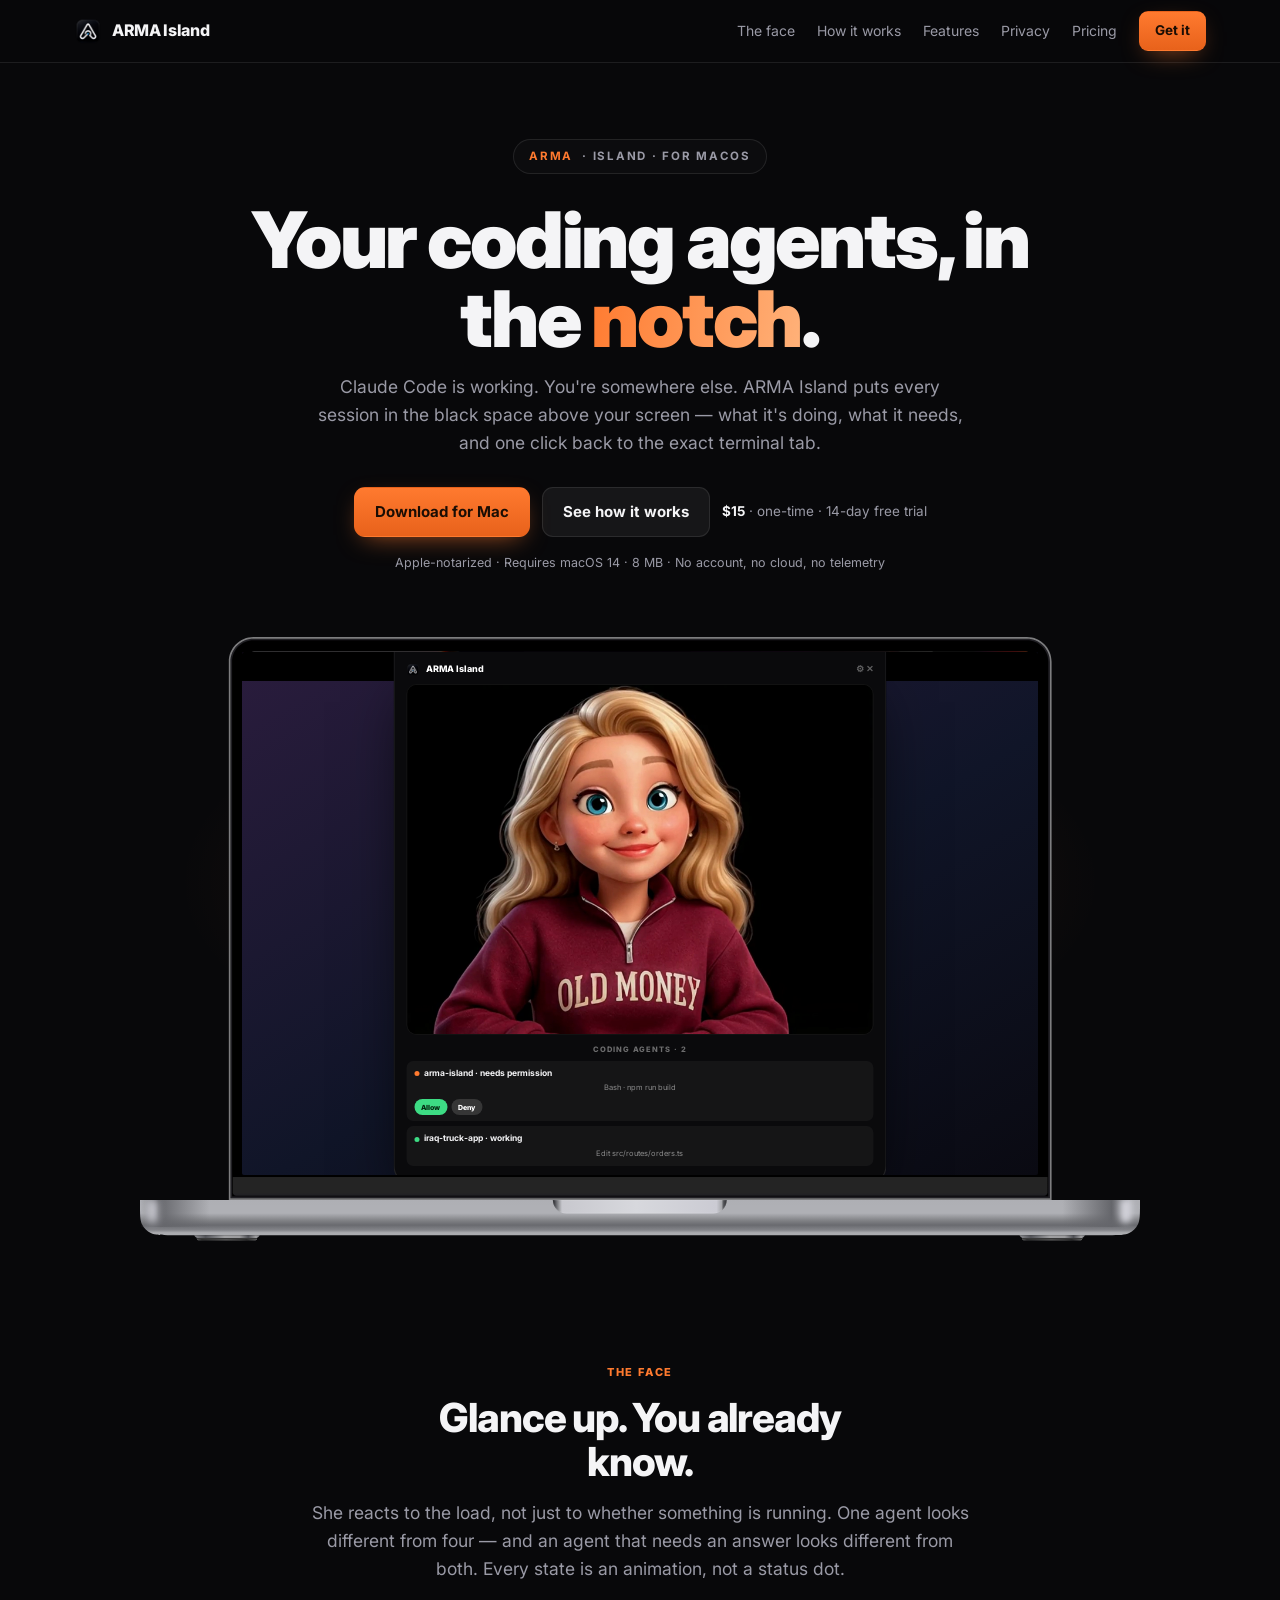
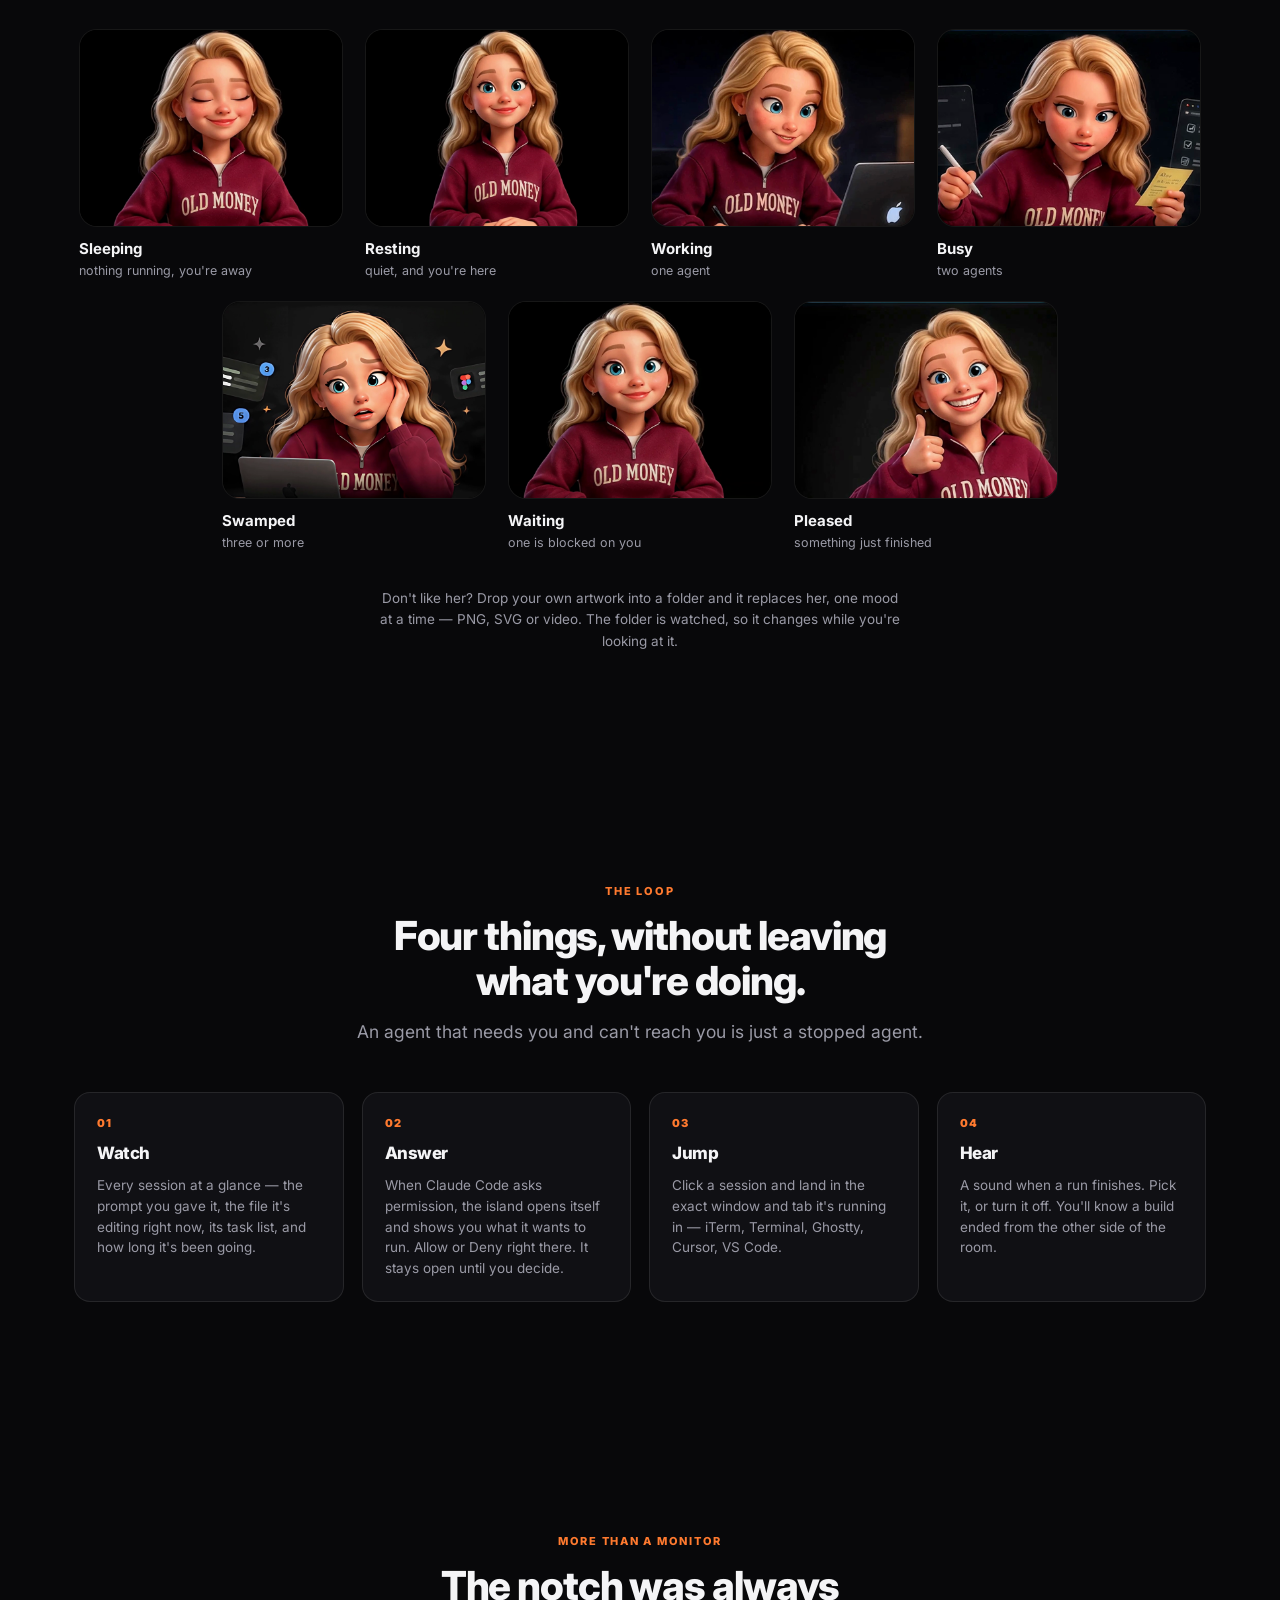
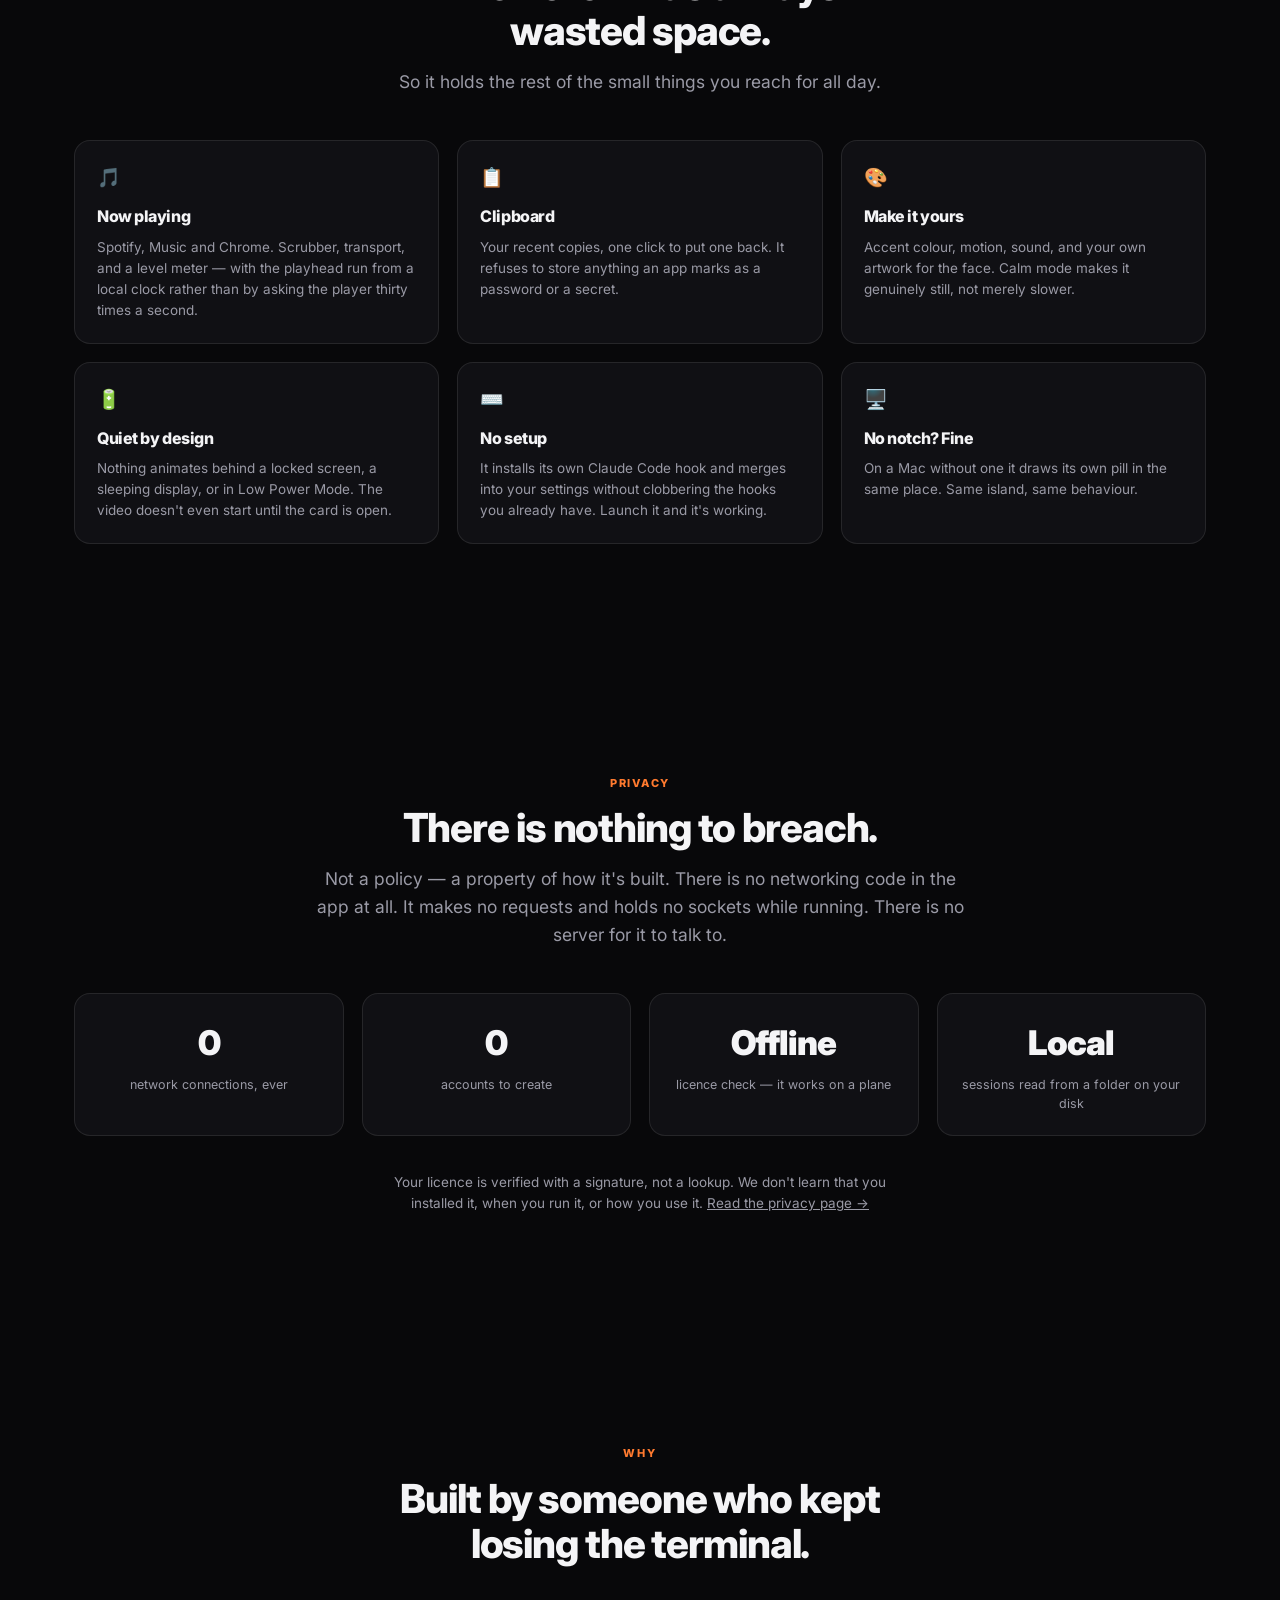
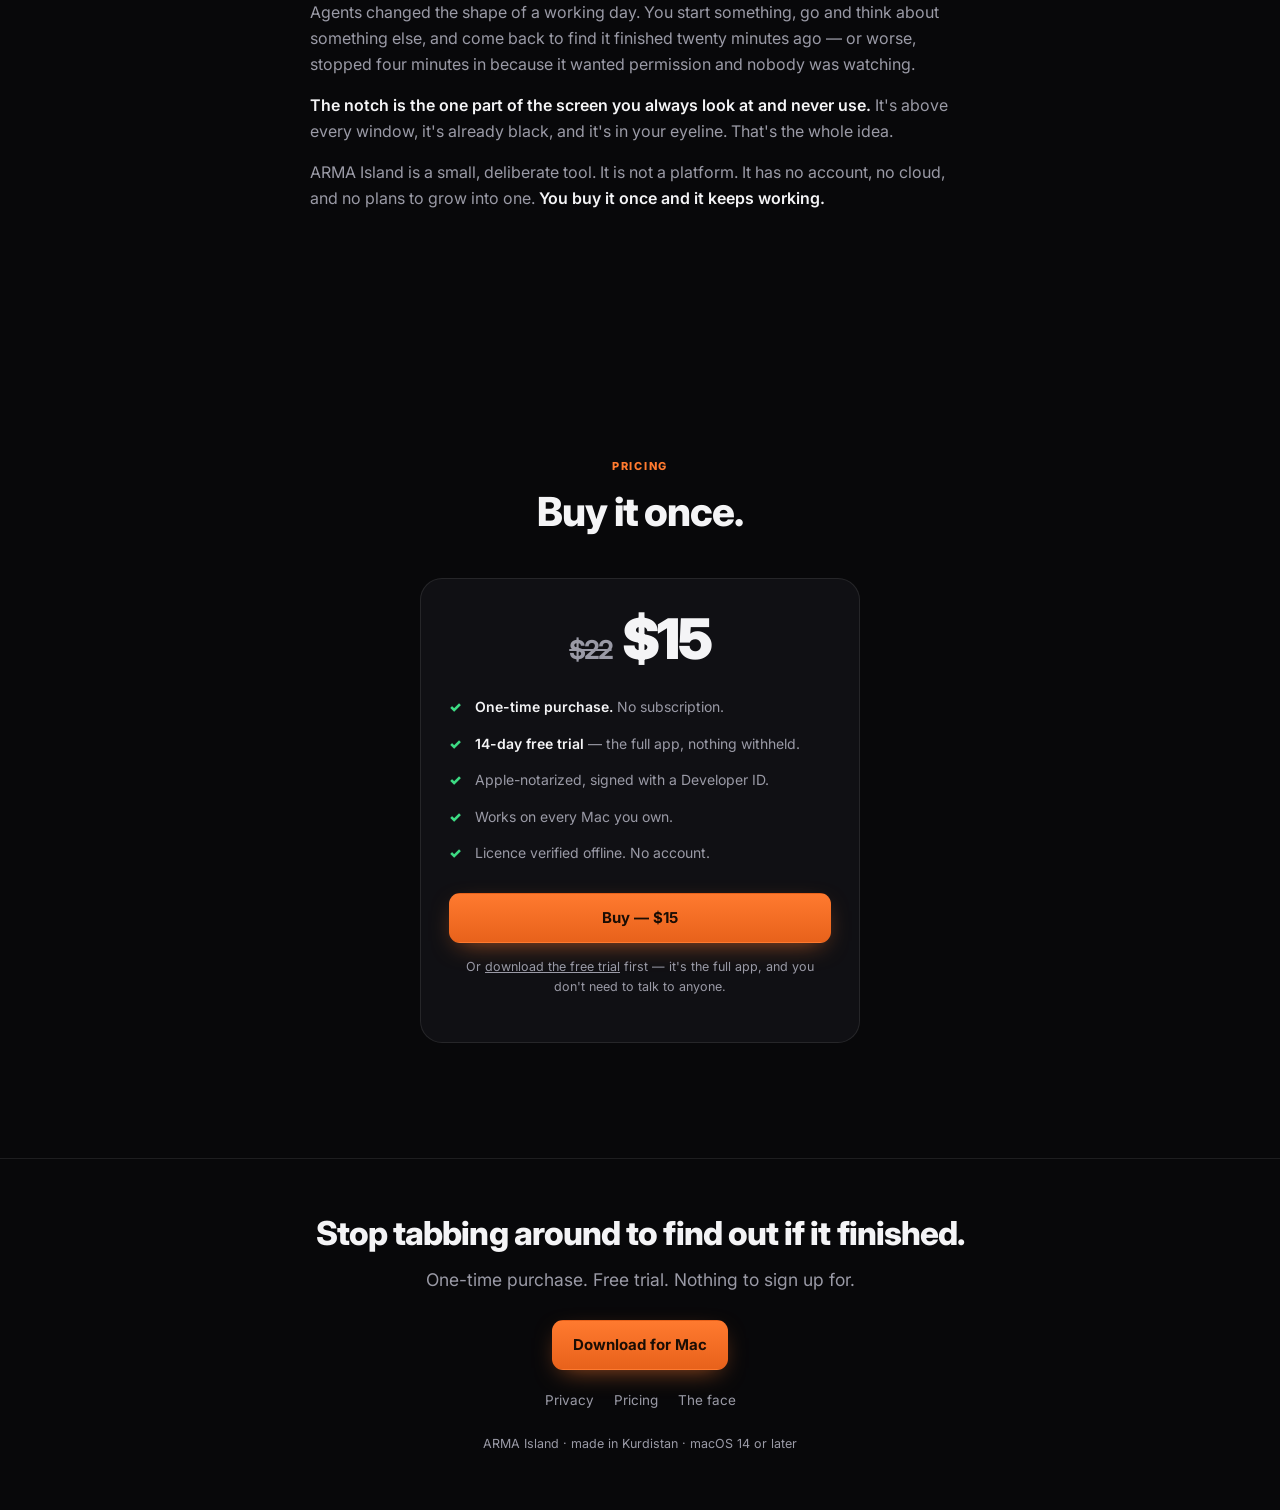
==== index.html @ 8439d488 "ARMA Island landing page Her seven states, large. The download is the notarized and stapled build, v" ====
<!doctype html>
<html lang="en">
<head>
<meta charset="utf-8">
<meta name="viewport" content="width=device-width,initial-scale=1">
<title>ARMA Island — your coding agents, in the notch</title>
<meta name="description" content="Claude Code is working. You're somewhere else. ARMA Island puts every session in the black space above your screen — what it's doing, what it needs, and one click back to the exact terminal tab. $15 once. No account, no cloud.">
<link rel="icon" href="assets/logo.png">
<meta property="og:title" content="ARMA Island — your coding agents, in the notch">
<meta property="og:description" content="Every Claude Code session in your notch. Answer permissions without leaving what you're doing. $15 once, no account.">
<meta property="og:image" content="assets/icon.png">
<link rel="preconnect" href="https://fonts.googleapis.com">
<link rel="preconnect" href="https://fonts.gstatic.com" crossorigin>
<link href="https://fonts.googleapis.com/css2?family=Inter:wght@400;500;600;700;800;900&display=swap" rel="stylesheet">
<style>
:root{
  --bg:#08080a; --panel:#101014; --fg:#f4f4f6; --dim:#9a9aa6;
  --line:rgba(255,255,255,.09); --accent:#ff7a2f; --accent2:#ffb27a;
  --blue:#5b9dff; --green:#3ddc84;
  --maxw:1180px;
}
*{box-sizing:border-box}
html{scroll-behavior:smooth}
body{
  margin:0; background:var(--bg); color:var(--fg);
  font:400 16px/1.6 Inter,-apple-system,BlinkMacSystemFont,"Segoe UI",sans-serif;
  -webkit-font-smoothing:antialiased; overflow-x:hidden;
}
a{color:inherit}
img{max-width:100%}
.wrap{max-width:var(--maxw); margin:0 auto; padding:0 24px}
.center{text-align:center}
h1,h2,h3{letter-spacing:-.028em; margin:0; font-weight:800}
h2{font-size:clamp(26px,3.6vw,40px); max-width:19ch; margin-inline:auto; line-height:1.12}
.sub{color:var(--dim); font-size:clamp(15px,1.5vw,17.5px); max-width:60ch; margin:14px auto 0}
.sec-eyebrow{
  font-size:11px; font-weight:800; letter-spacing:.16em; text-transform:uppercase;
  color:var(--accent); margin-bottom:14px;
}
section{padding:clamp(64px,9vw,116px) 0; position:relative}

/* nav */
nav{
  position:sticky; top:0; z-index:50; backdrop-filter:blur(14px);
  background:rgba(8,8,10,.82); border-bottom:1px solid var(--line);
}
.navin{max-width:var(--maxw); margin:0 auto; padding:11px 24px; display:flex; align-items:center; gap:22px}
.brand{display:flex; align-items:center; gap:10px; font-weight:800; letter-spacing:-.02em; text-decoration:none}
.brand img{width:28px; height:28px; border-radius:7px; display:block}
.navlinks{display:flex; gap:22px; margin-left:auto; font-size:14px; color:var(--dim)}
.navlinks a{text-decoration:none}
.navlinks a:hover{color:var(--fg)}
.btn{
  display:inline-flex; align-items:center; justify-content:center; gap:8px;
  border-radius:11px; font-weight:700; text-decoration:none; white-space:nowrap;
  padding:12px 20px; font-size:15px; border:1px solid transparent; cursor:pointer;
  transition:transform .12s ease, filter .12s ease;
}
.btn:active{transform:translateY(1px)}
.btn-primary{background:linear-gradient(180deg,var(--accent),#e8621b); color:#1a0d04;
  box-shadow:0 8px 26px -10px rgba(255,122,47,.7)}
.btn-primary:hover{filter:brightness(1.07)}
.btn-ghost{background:rgba(255,255,255,.06); border-color:var(--line); color:var(--fg)}
.btn-sm{padding:8px 15px; font-size:13.5px; border-radius:9px}

/* hero */
.hero{padding-top:clamp(44px,6vw,84px); padding-bottom:0}
.eyebrow{
  display:inline-flex; gap:9px; align-items:center; font-size:11.5px; font-weight:700;
  letter-spacing:.15em; text-transform:uppercase; color:var(--dim);
  border:1px solid var(--line); border-radius:999px; padding:7px 15px; background:rgba(255,255,255,.02);
}
.eyebrow b{color:var(--accent)}
.hero h1{font-size:clamp(38px,6.6vw,78px); line-height:1.02; margin:26px auto 0; max-width:15ch; font-weight:900}
.grad{background:linear-gradient(100deg,var(--accent),var(--accent2)); -webkit-background-clip:text; background-clip:text; color:transparent}
.cta{display:flex; gap:12px; align-items:center; justify-content:center; flex-wrap:wrap; margin-top:30px}
.price-note{color:var(--dim); font-size:13.5px}
.price-note b{color:var(--fg)}
.trust{margin-top:16px; font-size:12.5px; color:var(--dim)}

/* the mac */
.macwrap{position:relative; max-width:1000px; margin:clamp(38px,5vw,64px) auto 0}
.macwrap::before{
  content:""; position:absolute; inset:-8% -14% 12%; z-index:0; pointer-events:none;
  background:radial-gradient(closest-side, rgba(255,122,47,.15), transparent 72%);
}
.mac{position:relative; z-index:1}
/* Screen surface of assets/macbook-pro-14.svg: x 124.5–1091.5, y 18–646 of a
   1216×735 viewBox. Percentages derived from that, so the overlay sits exactly
   inside the glass rather than being eyeballed. */
.screen{position:absolute; left:10.238%; top:2.449%; width:79.523%; height:85.442%; overflow:hidden; border-radius:2px}
.desktop{position:absolute; inset:0; background:linear-gradient(150deg,#2a1c3d,#101528 55%,#0a0a12)}
.notchbar{position:absolute; top:0; left:0; right:0; height:5.6%; background:#000}
.card{
  position:absolute; top:0; left:50%; transform:translateX(-50%);
  width:62%; background:#0a0a0c; border:1px solid rgba(255,255,255,.1);
  border-top:none; border-radius:0 0 18px 18px; padding:10px 12px 12px;
  box-shadow:0 30px 60px -20px rgba(0,0,0,.9);
}
.cardtop{display:flex; align-items:center; gap:7px; font-size:9px; font-weight:800; color:#fff}
.cardtop img{width:13px; height:13px; border-radius:3px}
.cardtop .sp{margin-left:auto; display:flex; gap:5px; color:rgba(255,255,255,.35)}
.hero-face{
  width:100%; aspect-ratio:4/3; object-fit:cover; border-radius:10px; margin-top:8px;
  border:1px solid rgba(255,255,255,.07); background:#000; display:block;
}
.rowlabel{font-size:7.5px; font-weight:800; letter-spacing:.13em; color:rgba(255,255,255,.4); margin:9px 0 5px}
.arow{background:rgba(255,255,255,.045); border-radius:7px; padding:6px 8px; margin-bottom:5px}
.arow .t{display:flex; align-items:center; gap:5px; font-size:8.5px; font-weight:700}
.dot{width:5px; height:5px; border-radius:50%; background:var(--green); flex:none}
.dot.wait{background:var(--accent)}
.arow .d{font-size:7.5px; color:rgba(255,255,255,.5); margin-top:2px}
.answer{display:flex; gap:4px; margin-top:5px}
.chip{font-size:7px; font-weight:800; padding:2.5px 7px; border-radius:99px}
.chip.y{background:var(--green); color:#04240f}
.chip.n{background:rgba(255,255,255,.14); color:#fff}

/* the face grid — big on purpose */
.moods{display:flex; flex-wrap:wrap; justify-content:center; gap:22px; margin:46px auto 0; max-width:1180px}
.mood{margin:0; width:264px; max-width:calc(50% - 11px)}
.mood img{
  width:100%; aspect-ratio:4/3; object-fit:cover; border-radius:18px; display:block;
  border:1px solid var(--line); background:#000;
}
.mood figcaption{margin-top:12px; display:flex; flex-direction:column; gap:3px; line-height:1.35; text-align:left}
.mood b{font-size:15px}
.mood span{font-size:12.5px; color:var(--dim)}
.mood-note{margin:36px auto 0; max-width:58ch; font-size:13.5px; color:var(--dim)}

/* the loop */
.verbs{display:grid; grid-template-columns:repeat(4,1fr); gap:18px; margin-top:46px; text-align:left}
.verb{background:var(--panel); border:1px solid var(--line); border-radius:16px; padding:22px}
.verb .n{font-size:11px; font-weight:900; color:var(--accent); letter-spacing:.1em}
.verb h3{font-size:17px; margin:8px 0 7px}
.verb p{margin:0; font-size:13.5px; color:var(--dim); line-height:1.55}

/* features */
.feats{display:grid; grid-template-columns:repeat(3,1fr); gap:18px; margin-top:44px; text-align:left}
.feat{background:var(--panel); border:1px solid var(--line); border-radius:16px; padding:22px}
.feat h3{font-size:16px; margin:0 0 7px}
.feat p{margin:0; font-size:13.5px; color:var(--dim); line-height:1.55}
.feat .ic{font-size:19px; margin-bottom:11px; display:block}

/* facts */
.facts{display:grid; grid-template-columns:repeat(4,1fr); gap:18px; margin-top:44px}
.fact{border:1px solid var(--line); border-radius:16px; padding:22px; background:var(--panel)}
.fact .big{font-size:clamp(24px,3vw,34px); font-weight:900; letter-spacing:-.03em}
.fact .cap{font-size:12.5px; color:var(--dim); margin-top:6px; line-height:1.45}

/* pricing */
.pricebox{
  max-width:440px; margin:44px auto 0; background:var(--panel); border:1px solid var(--line);
  border-radius:22px; padding:32px 28px; text-align:center;
}
.amt{font-size:56px; font-weight:900; letter-spacing:-.04em; line-height:1}
.amt s{font-size:26px; color:var(--dim); font-weight:700; margin-right:10px}
.plist{list-style:none; padding:0; margin:22px 0; text-align:left; font-size:14px}
.plist li{padding:7px 0 7px 26px; position:relative; color:var(--dim)}
.plist li::before{content:"✓"; position:absolute; left:0; color:var(--green); font-weight:900}
.plist li b{color:var(--fg); font-weight:600}
.finestamp{font-size:12.5px; color:var(--dim); margin-top:14px}

/* mission */
.mission{max-width:66ch; margin:0 auto; text-align:left}
.mission p{color:var(--dim); font-size:16px}
.mission p b{color:var(--fg); font-weight:600}

footer{border-top:1px solid var(--line); padding:56px 0 44px; text-align:center}
.fnav{display:flex; gap:20px; justify-content:center; font-size:13.5px; color:var(--dim); margin-top:20px}
.fnav a{text-decoration:none}
.copy{font-size:12.5px; color:var(--dim); margin-top:22px}

@media (max-width:980px){
  .verbs{grid-template-columns:repeat(2,1fr)}
  .feats{grid-template-columns:repeat(2,1fr)}
  .facts{grid-template-columns:repeat(2,1fr)}
  .navlinks{display:none}
}
@media (max-width:620px){
  .moods{gap:14px}
  .mood{width:100%; max-width:340px}
  .verbs,.feats{grid-template-columns:1fr}
  .card{width:82%}
}
@media (prefers-reduced-motion:reduce){html{scroll-behavior:auto}}
</style>
</head>
<body>

<nav>
  <div class="navin">
    <a class="brand" href="#top"><img src="assets/logo.png" alt="">ARMA Island</a>
    <div class="navlinks">
      <a href="#face">The face</a>
      <a href="#how">How it works</a>
      <a href="#features">Features</a>
      <a href="#quiet">Privacy</a>
      <a href="#pricing">Pricing</a>
    </div>
    <a class="btn btn-primary btn-sm" href="#pricing">Get it</a>
  </div>
</nav>

<header id="top" class="hero center">
  <div class="wrap">
    <span class="eyebrow"><b>ARMA</b> · ISLAND · FOR MACOS</span>
    <h1>Your coding agents, in the <span class="grad">notch</span>.</h1>
    <p class="sub">Claude Code is working. You're somewhere else. ARMA Island puts every session in
      the black space above your screen — what it's doing, what it needs, and one click back to the
      exact terminal tab.</p>
    <div class="cta">
      <a class="btn btn-primary" href="ARMA-Island.zip" download>Download for Mac</a>
      <a class="btn btn-ghost" href="#how">See how it works</a>
      <span class="price-note"><b>$15</b> · one-time · 14-day free trial</span>
    </div>
    <p class="trust">Apple-notarized · Requires macOS 14 · 8 MB · No account, no cloud, no telemetry</p>

    <div class="macwrap">
      <div class="mac">
        <img src="assets/macbook-pro-14.svg" alt="ARMA Island running in the notch of a MacBook Pro">
        <div class="screen">
          <div class="desktop"></div>
          <div class="notchbar"></div>
          <div class="card">
            <div class="cardtop">
              <img src="assets/logo.png" alt="">ARMA Island
              <span class="sp">⚙ ✕</span>
            </div>
            <img class="hero-face" src="assets/face/waiting.png" alt="The island's face, waiting for your answer">
            <div class="rowlabel">CODING AGENTS · 2</div>
            <div class="arow">
              <div class="t"><span class="dot wait"></span>arma-island · needs permission</div>
              <div class="d">Bash · npm run build</div>
              <div class="answer"><span class="chip y">Allow</span><span class="chip n">Deny</span></div>
            </div>
            <div class="arow">
              <div class="t"><span class="dot"></span>iraq-truck-app · working</div>
              <div class="d">Edit src/routes/orders.ts</div>
            </div>
          </div>
        </div>
      </div>
    </div>
  </div>
</header>

<section id="face">
  <div class="wrap center">
    <div class="sec-eyebrow">The face</div>
    <h2>Glance up. You already know.</h2>
    <p class="sub">She reacts to the load, not just to whether something is running. One agent looks
      different from four — and an agent that needs an answer looks different from both. Every state
      is an animation, not a status dot.</p>
    <div class="moods">
      <figure class="mood">
        <img src="assets/face/sleeping.png" alt="Asleep — nothing is running" loading="lazy" width="264" height="198">
        <figcaption><b>Sleeping</b><span>nothing running, you're away</span></figcaption>
      </figure>
      <figure class="mood">
        <img src="assets/face/resting.png" alt="Resting — quiet, you're at the machine" loading="lazy" width="264" height="198">
        <figcaption><b>Resting</b><span>quiet, and you're here</span></figcaption>
      </figure>
      <figure class="mood">
        <img src="assets/face/working.png" alt="Working — one agent running" loading="lazy" width="264" height="198">
        <figcaption><b>Working</b><span>one agent</span></figcaption>
      </figure>
      <figure class="mood">
        <img src="assets/face/busy.png" alt="Busy — two agents running" loading="lazy" width="264" height="198">
        <figcaption><b>Busy</b><span>two agents</span></figcaption>
      </figure>
      <figure class="mood">
        <img src="assets/face/swamped.png" alt="Swamped — three or more agents running" loading="lazy" width="264" height="198">
        <figcaption><b>Swamped</b><span>three or more</span></figcaption>
      </figure>
      <figure class="mood">
        <img src="assets/face/waiting.png" alt="Waiting — an agent is blocked on you" loading="lazy" width="264" height="198">
        <figcaption><b>Waiting</b><span>one is blocked on you</span></figcaption>
      </figure>
      <figure class="mood">
        <img src="assets/face/pleased.png" alt="Pleased — something just finished" loading="lazy" width="264" height="198">
        <figcaption><b>Pleased</b><span>something just finished</span></figcaption>
      </figure>
    </div>
    <p class="mood-note">Don't like her? Drop your own artwork into a folder and it replaces her, one
      mood at a time — PNG, SVG or video. The folder is watched, so it changes while you're looking at it.</p>
  </div>
</section>

<section id="how">
  <div class="wrap center">
    <div class="sec-eyebrow">The loop</div>
    <h2>Four things, without leaving what you're doing.</h2>
    <p class="sub">An agent that needs you and can't reach you is just a stopped agent.</p>
    <div class="verbs">
      <div class="verb">
        <div class="n">01</div><h3>Watch</h3>
        <p>Every session at a glance — the prompt you gave it, the file it's editing right now, its
          task list, and how long it's been going.</p>
      </div>
      <div class="verb">
        <div class="n">02</div><h3>Answer</h3>
        <p>When Claude Code asks permission, the island opens itself and shows you what it wants to
          run. Allow or Deny right there. It stays open until you decide.</p>
      </div>
      <div class="verb">
        <div class="n">03</div><h3>Jump</h3>
        <p>Click a session and land in the exact window and tab it's running in — iTerm, Terminal,
          Ghostty, Cursor, VS Code.</p>
      </div>
      <div class="verb">
        <div class="n">04</div><h3>Hear</h3>
        <p>A sound when a run finishes. Pick it, or turn it off. You'll know a build ended from the
          other side of the room.</p>
      </div>
    </div>
  </div>
</section>

<section id="features">
  <div class="wrap">
    <div class="center">
      <div class="sec-eyebrow">More than a monitor</div>
      <h2>The notch was always wasted space.</h2>
      <p class="sub">So it holds the rest of the small things you reach for all day.</p>
    </div>
    <div class="feats">
      <div class="feat">
        <span class="ic">🎵</span><h3>Now playing</h3>
        <p>Spotify, Music and Chrome. Scrubber, transport, and a level meter — with the playhead run
          from a local clock rather than by asking the player thirty times a second.</p>
      </div>
      <div class="feat">
        <span class="ic">📋</span><h3>Clipboard</h3>
        <p>Your recent copies, one click to put one back. It refuses to store anything an app marks
          as a password or a secret.</p>
      </div>
      <div class="feat">
        <span class="ic">🎨</span><h3>Make it yours</h3>
        <p>Accent colour, motion, sound, and your own artwork for the face. Calm mode makes it
          genuinely still, not merely slower.</p>
      </div>
      <div class="feat">
        <span class="ic">🔋</span><h3>Quiet by design</h3>
        <p>Nothing animates behind a locked screen, a sleeping display, or in Low Power Mode. The
          video doesn't even start until the card is open.</p>
      </div>
      <div class="feat">
        <span class="ic">⌨️</span><h3>No setup</h3>
        <p>It installs its own Claude Code hook and merges into your settings without clobbering the
          hooks you already have. Launch it and it's working.</p>
      </div>
      <div class="feat">
        <span class="ic">🖥️</span><h3>No notch? Fine</h3>
        <p>On a Mac without one it draws its own pill in the same place. Same island, same behaviour.</p>
      </div>
    </div>
  </div>
</section>

<section id="quiet">
  <div class="wrap center">
    <div class="sec-eyebrow">Privacy</div>
    <h2>There is nothing to breach.</h2>
    <p class="sub">Not a policy — a property of how it's built. There is no networking code in the
      app at all. It makes no requests and holds no sockets while running. There is no server for it
      to talk to.</p>
    <div class="facts">
      <div class="fact"><div class="big">0</div><div class="cap">network connections, ever</div></div>
      <div class="fact"><div class="big">0</div><div class="cap">accounts to create</div></div>
      <div class="fact"><div class="big">Offline</div><div class="cap">licence check — it works on a plane</div></div>
      <div class="fact"><div class="big">Local</div><div class="cap">sessions read from a folder on your disk</div></div>
    </div>
    <p class="mood-note">Your licence is verified with a signature, not a lookup. We don't learn that
      you installed it, when you run it, or how you use it. <a href="privacy.html">Read the privacy page →</a></p>
  </div>
</section>

<section id="mission">
  <div class="wrap">
    <div class="center"><div class="sec-eyebrow">Why</div>
      <h2>Built by someone who kept losing the terminal.</h2></div>
    <div class="mission" style="margin-top:34px">
      <p>Agents changed the shape of a working day. You start something, go and think about something
        else, and come back to find it finished twenty minutes ago — or worse, stopped four minutes in
        because it wanted permission and nobody was watching.</p>
      <p><b>The notch is the one part of the screen you always look at and never use.</b> It's above
        every window, it's already black, and it's in your eyeline. That's the whole idea.</p>
      <p>ARMA Island is a small, deliberate tool. It is not a platform. It has no account, no cloud,
        and no plans to grow into one. <b>You buy it once and it keeps working.</b></p>
    </div>
  </div>
</section>

<section id="pricing">
  <div class="wrap center">
    <div class="sec-eyebrow">Pricing</div>
    <h2>Buy it once.</h2>
    <div class="pricebox">
      <div class="amt"><s>$22</s>$15</div>
      <ul class="plist">
        <li><b>One-time purchase.</b> No subscription.</li>
        <li><b>14-day free trial</b> — the full app, nothing withheld.</li>
        <li>Apple-notarized, signed with a Developer ID.</li>
        <li>Works on every Mac you own.</li>
        <li>Licence verified offline. No account.</li>
      </ul>
      <a class="btn btn-primary" style="width:100%"
         href="mailto:aramkolln@gmail.com?subject=ARMA%20Island%20licence&body=I%27d%20like%20to%20buy%20ARMA%20Island.%20My%20email%20for%20the%20licence%20key%3A">Buy — $15</a>
      <p class="finestamp">Or <a href="ARMA-Island.zip" download>download the free trial</a> first —
        it's the full app, and you don't need to talk to anyone.</p>
    </div>
  </div>
</section>

<footer>
  <div class="wrap center">
    <h2 style="max-width:none; font-size:clamp(23px,3.2vw,33px)">Stop tabbing around to find out if it finished.</h2>
    <p class="sub" style="margin:14px auto 26px">One-time purchase. Free trial. Nothing to sign up for.</p>
    <a class="btn btn-primary" href="ARMA-Island.zip" download>Download for Mac</a>
    <div class="fnav"><a href="privacy.html">Privacy</a><a href="#pricing">Pricing</a><a href="#face">The face</a></div>
    <p class="copy">ARMA Island · made in Kurdistan · macOS 14 or later</p>
  </div>
</footer>

</body>
</html>
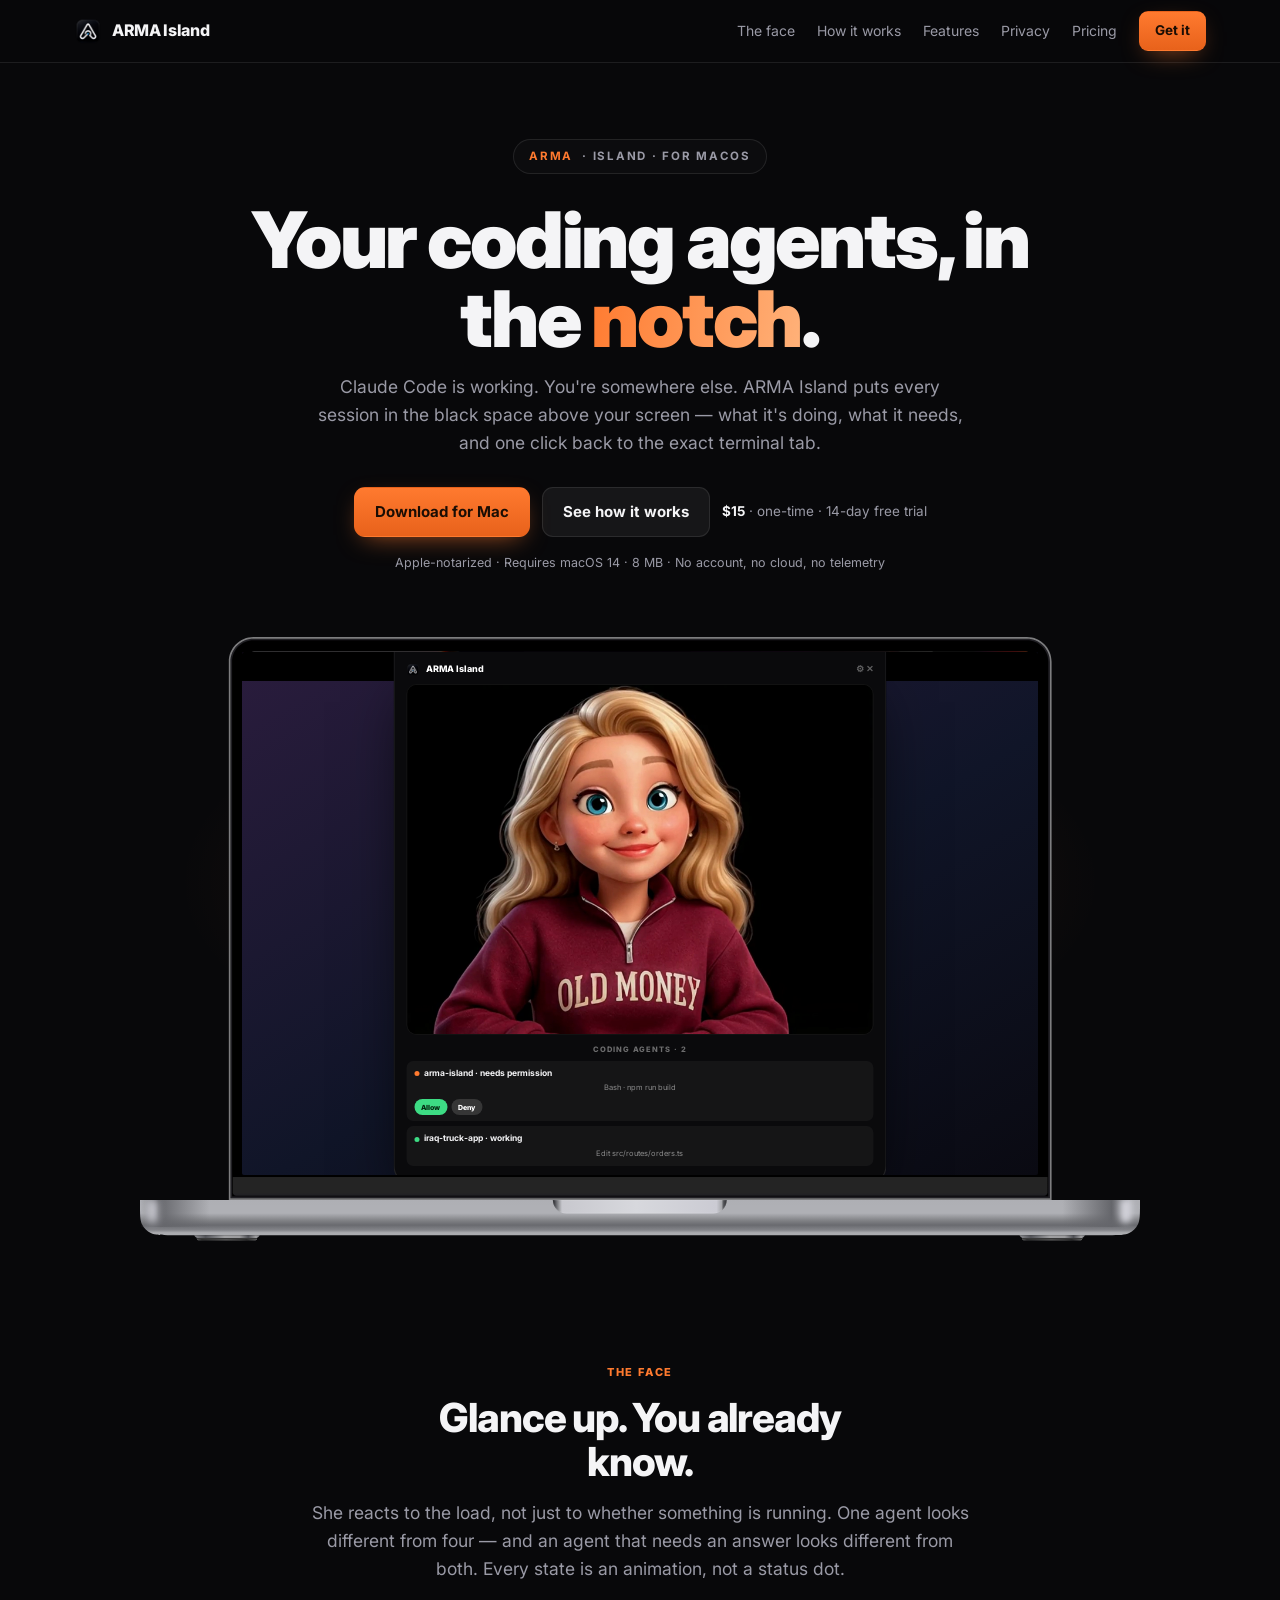
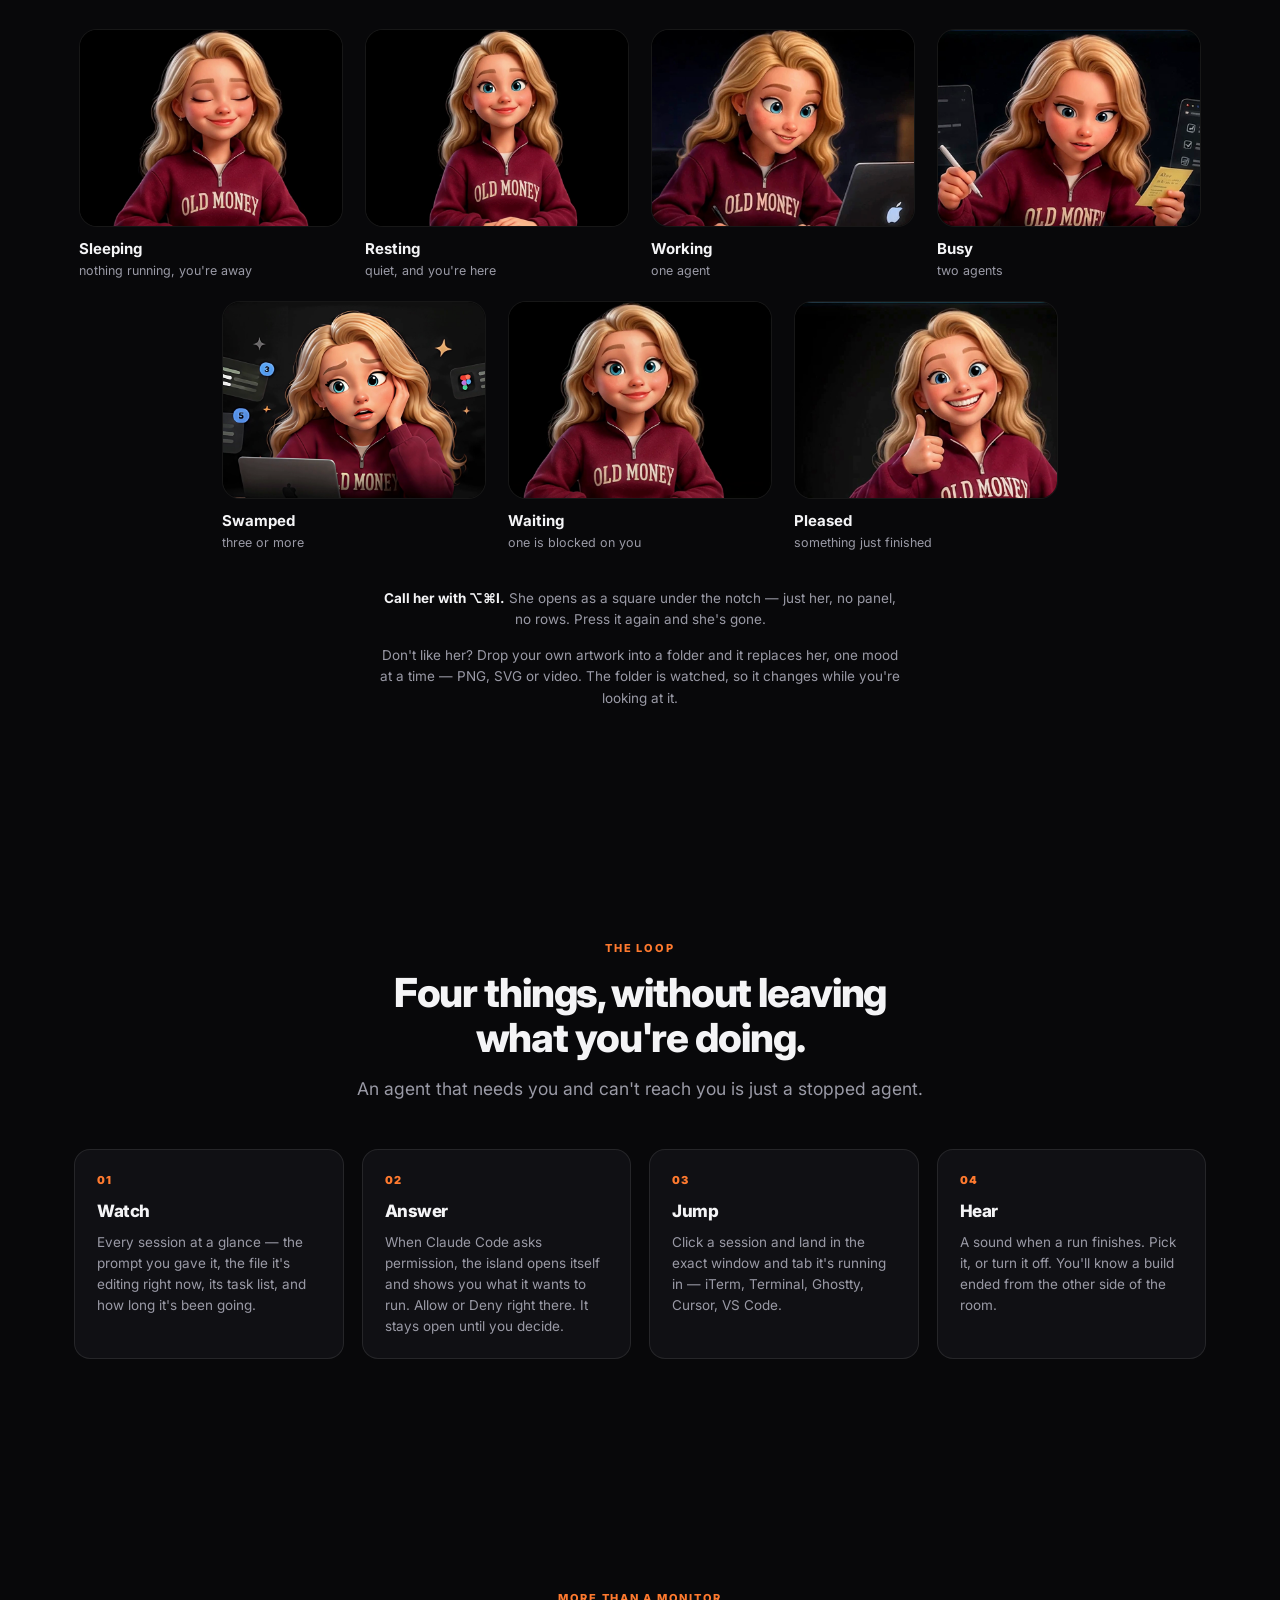
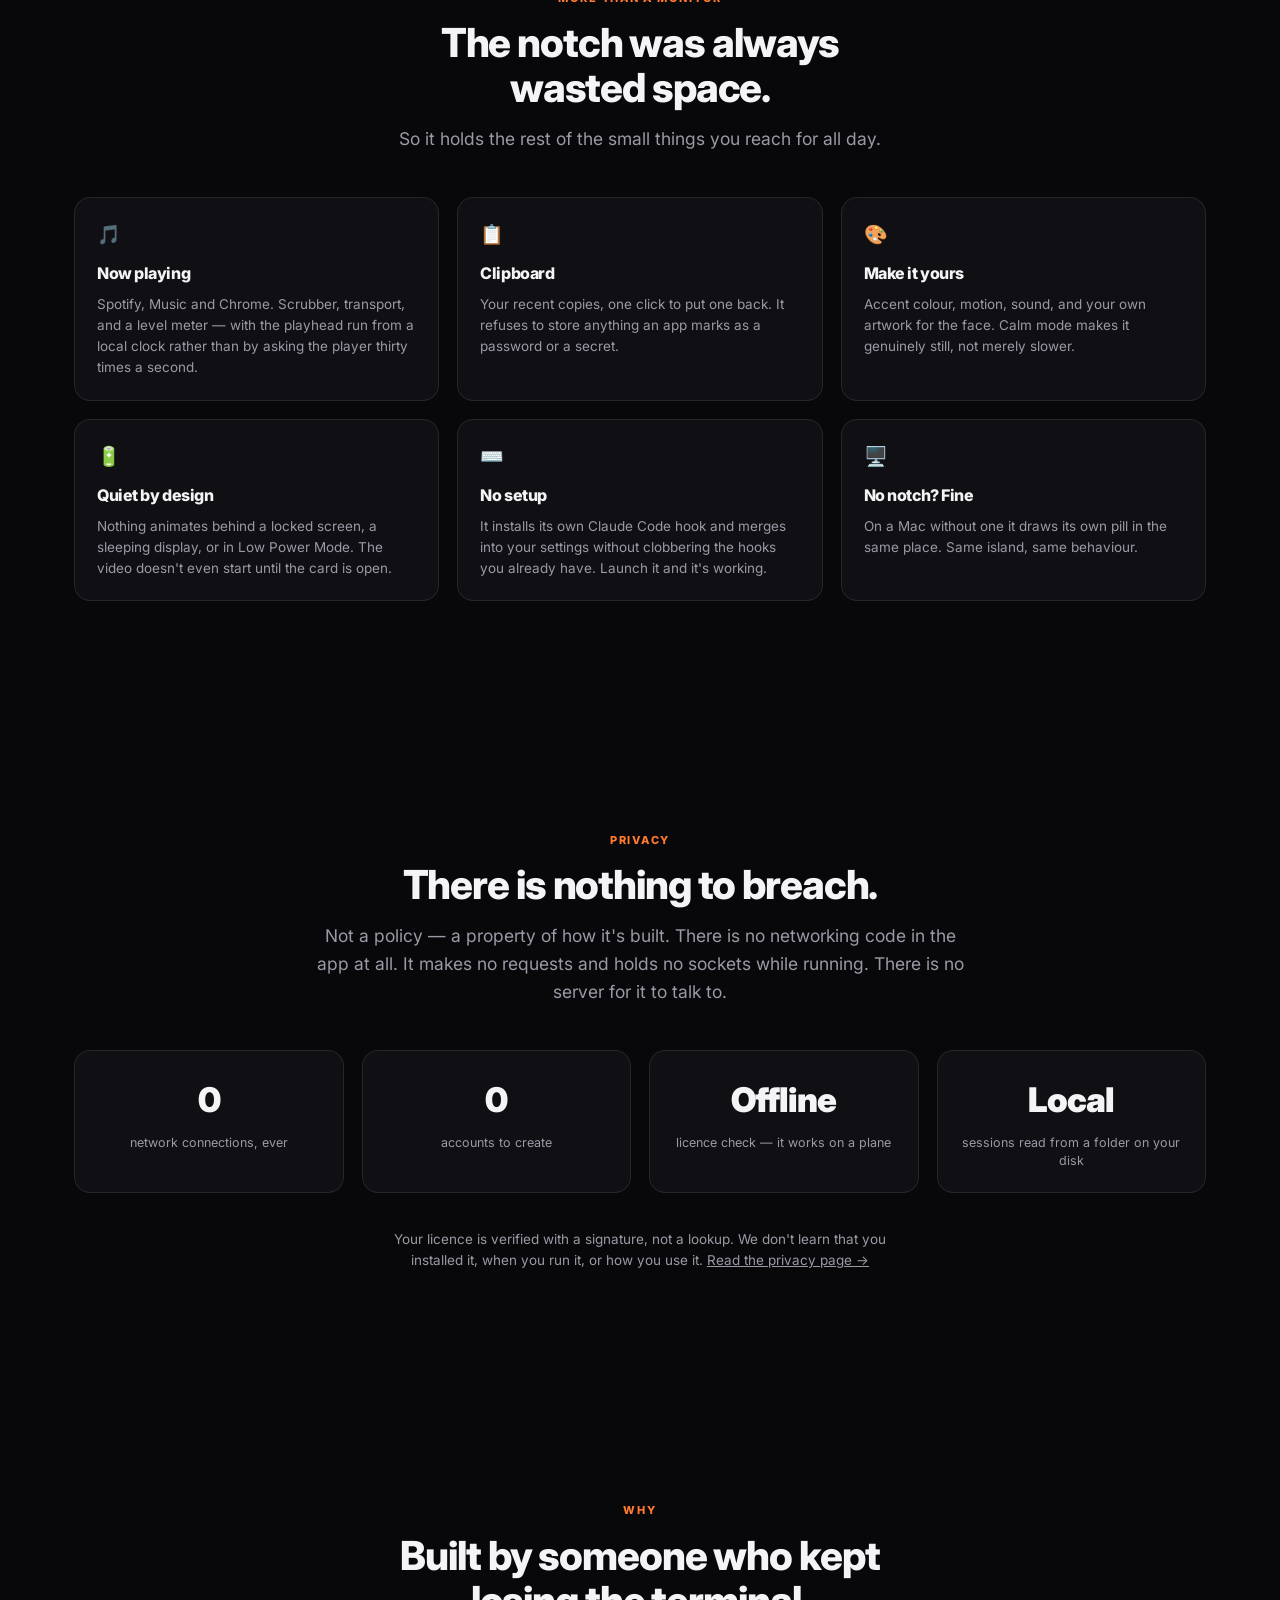
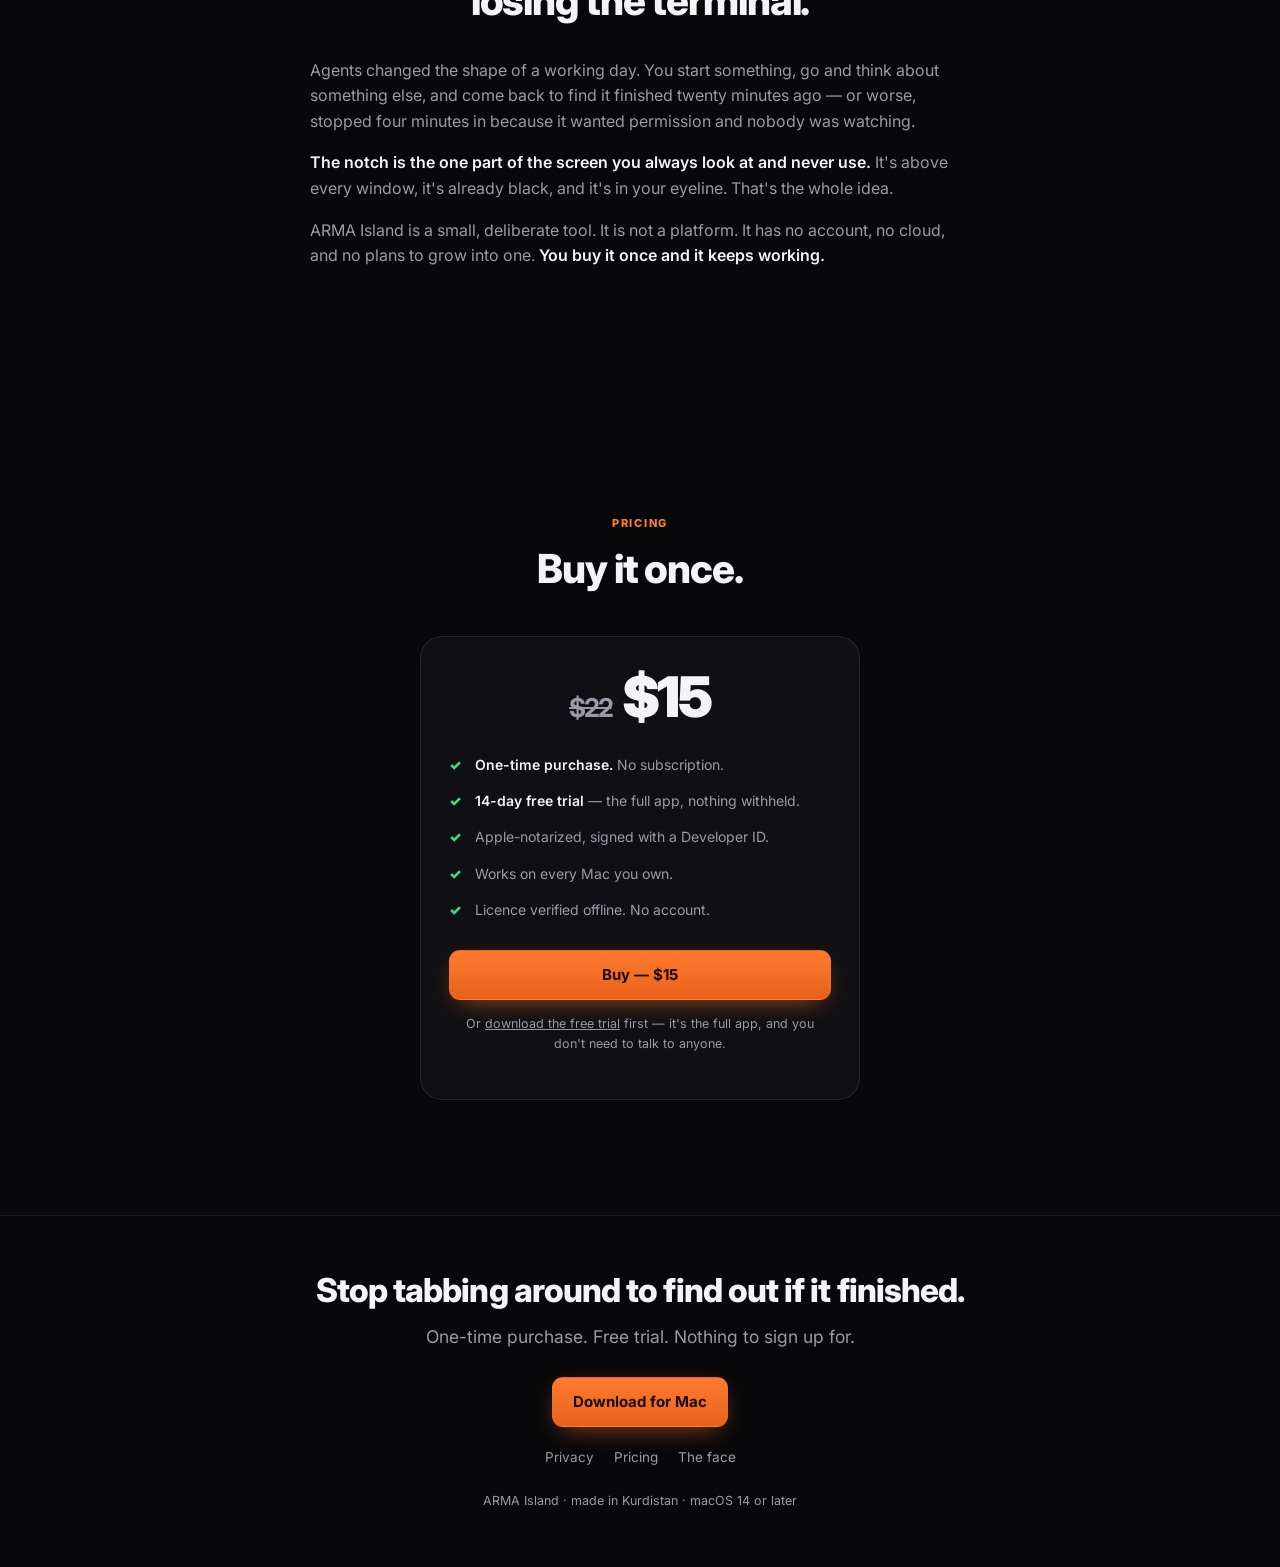
==== commit 60bcf973: "Refresh the download, and say that you can call her The build now has the hero, the seamless clips, " ====
--- a/index.html
+++ b/index.html
@@ -281,8 +281,11 @@
         <figcaption><b>Pleased</b><span>something just finished</span></figcaption>
       </figure>
     </div>
-    <p class="mood-note">Don't like her? Drop your own artwork into a folder and it replaces her, one
-      mood at a time — PNG, SVG or video. The folder is watched, so it changes while you're looking at it.</p>
+    <p class="mood-note"><b style="color:var(--fg)">Call her with ⌥⌘I.</b> She opens as a square under
+      the notch — just her, no panel, no rows. Press it again and she's gone.</p>
+    <p class="mood-note" style="margin-top:14px">Don't like her? Drop your own artwork into a folder and
+      it replaces her, one mood at a time — PNG, SVG or video. The folder is watched, so it changes
+      while you're looking at it.</p>
   </div>
 </section>
 
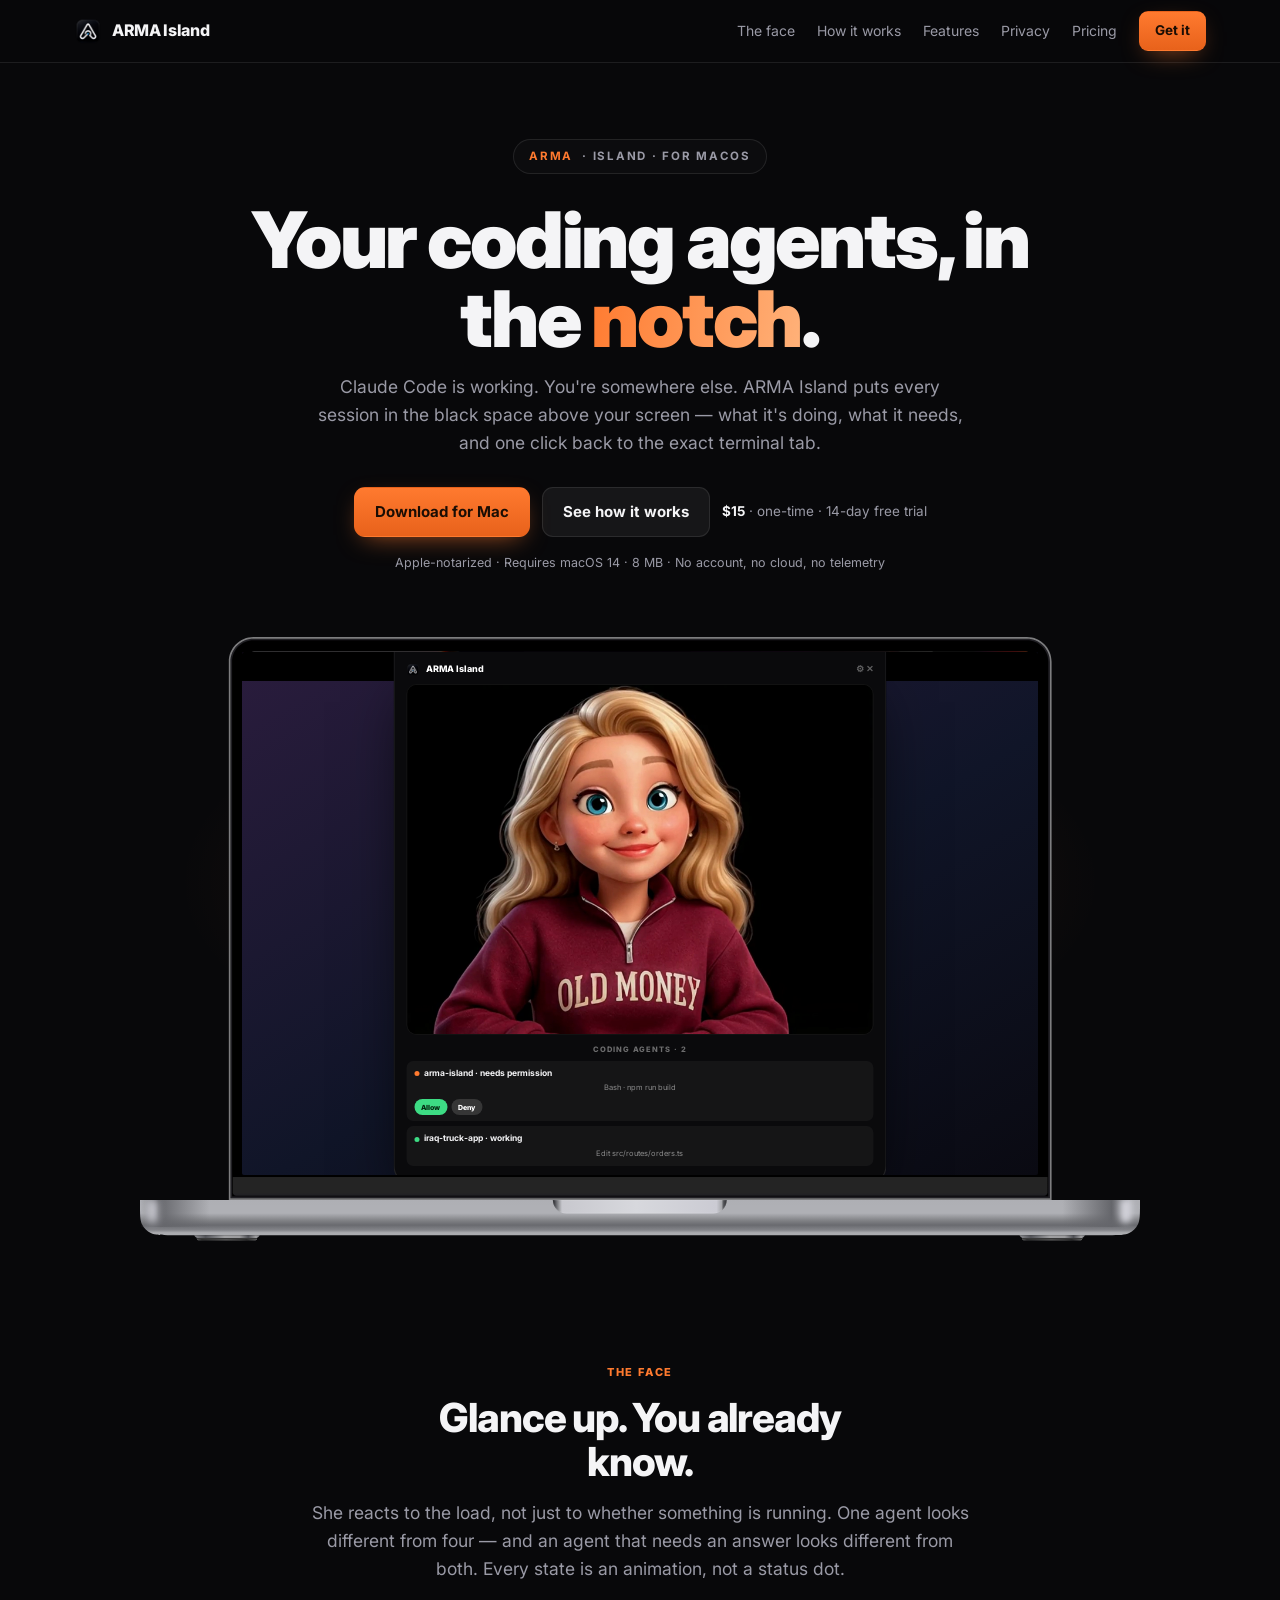
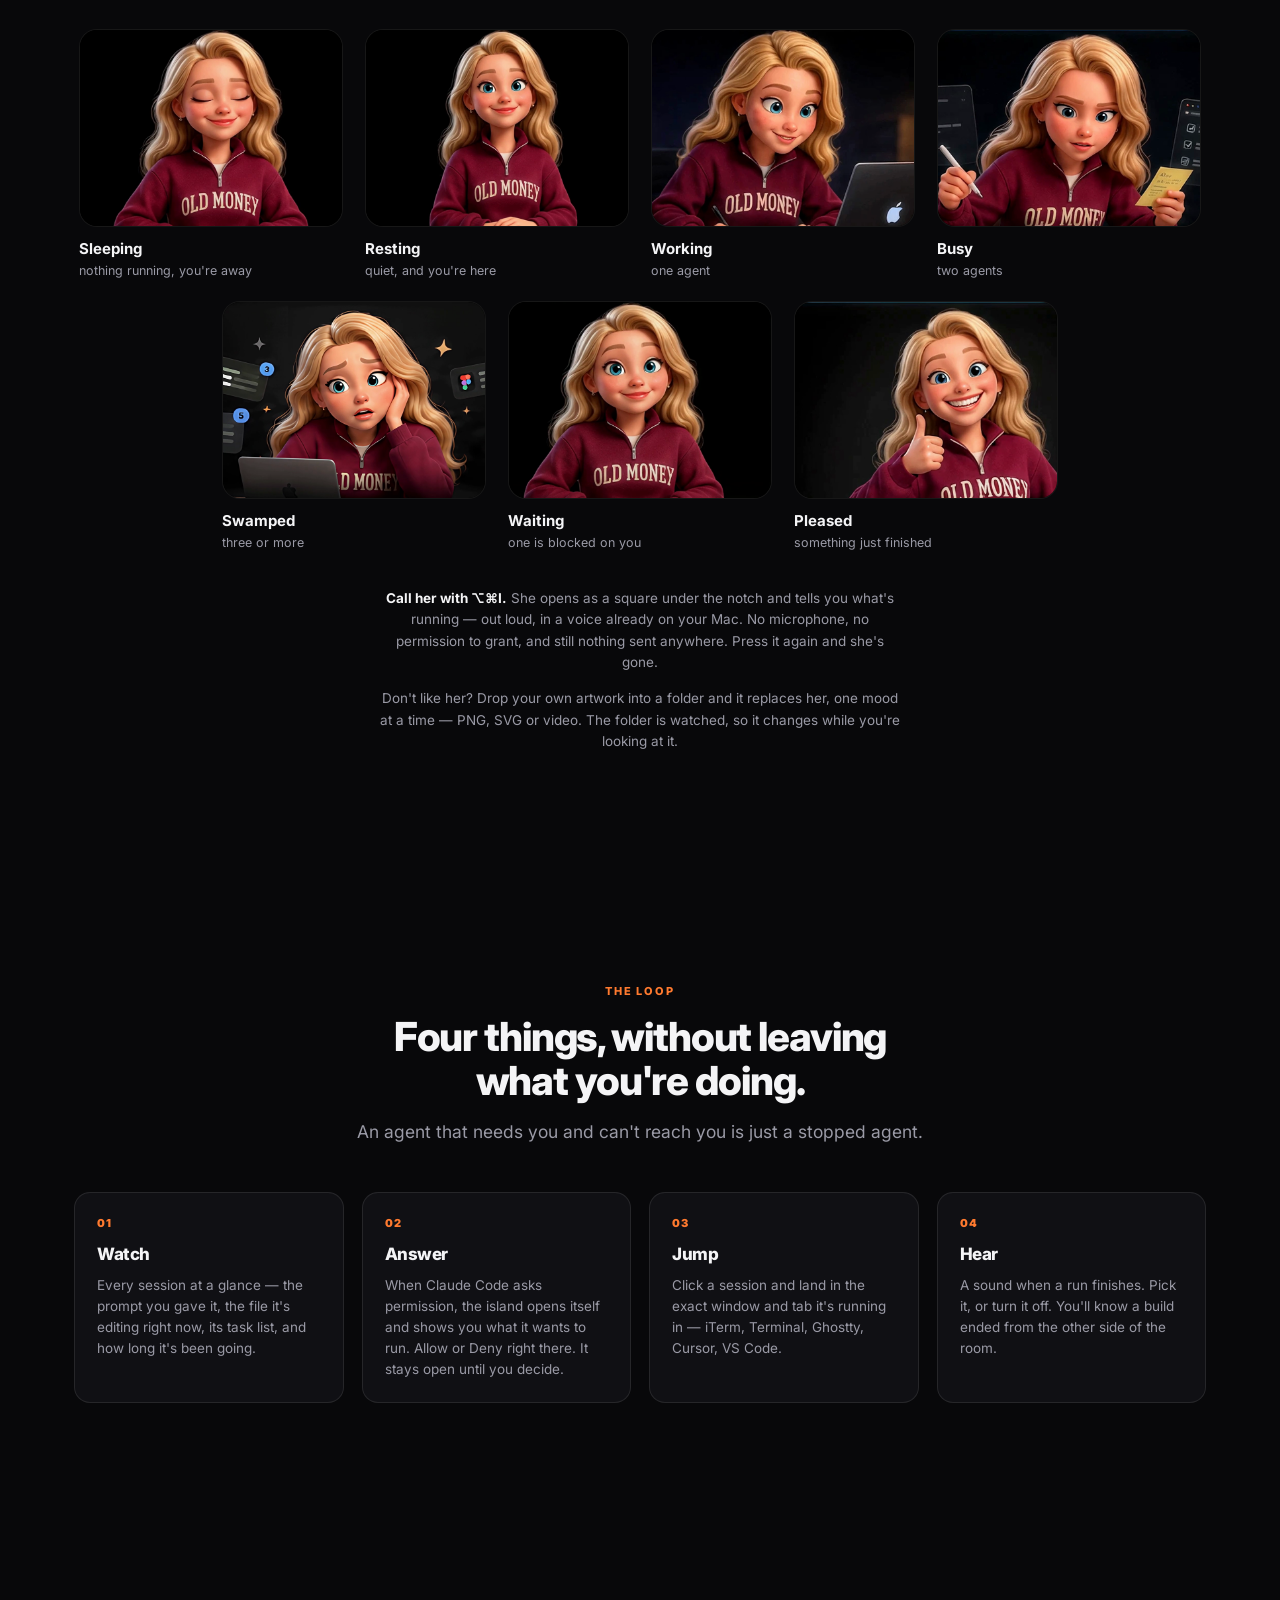
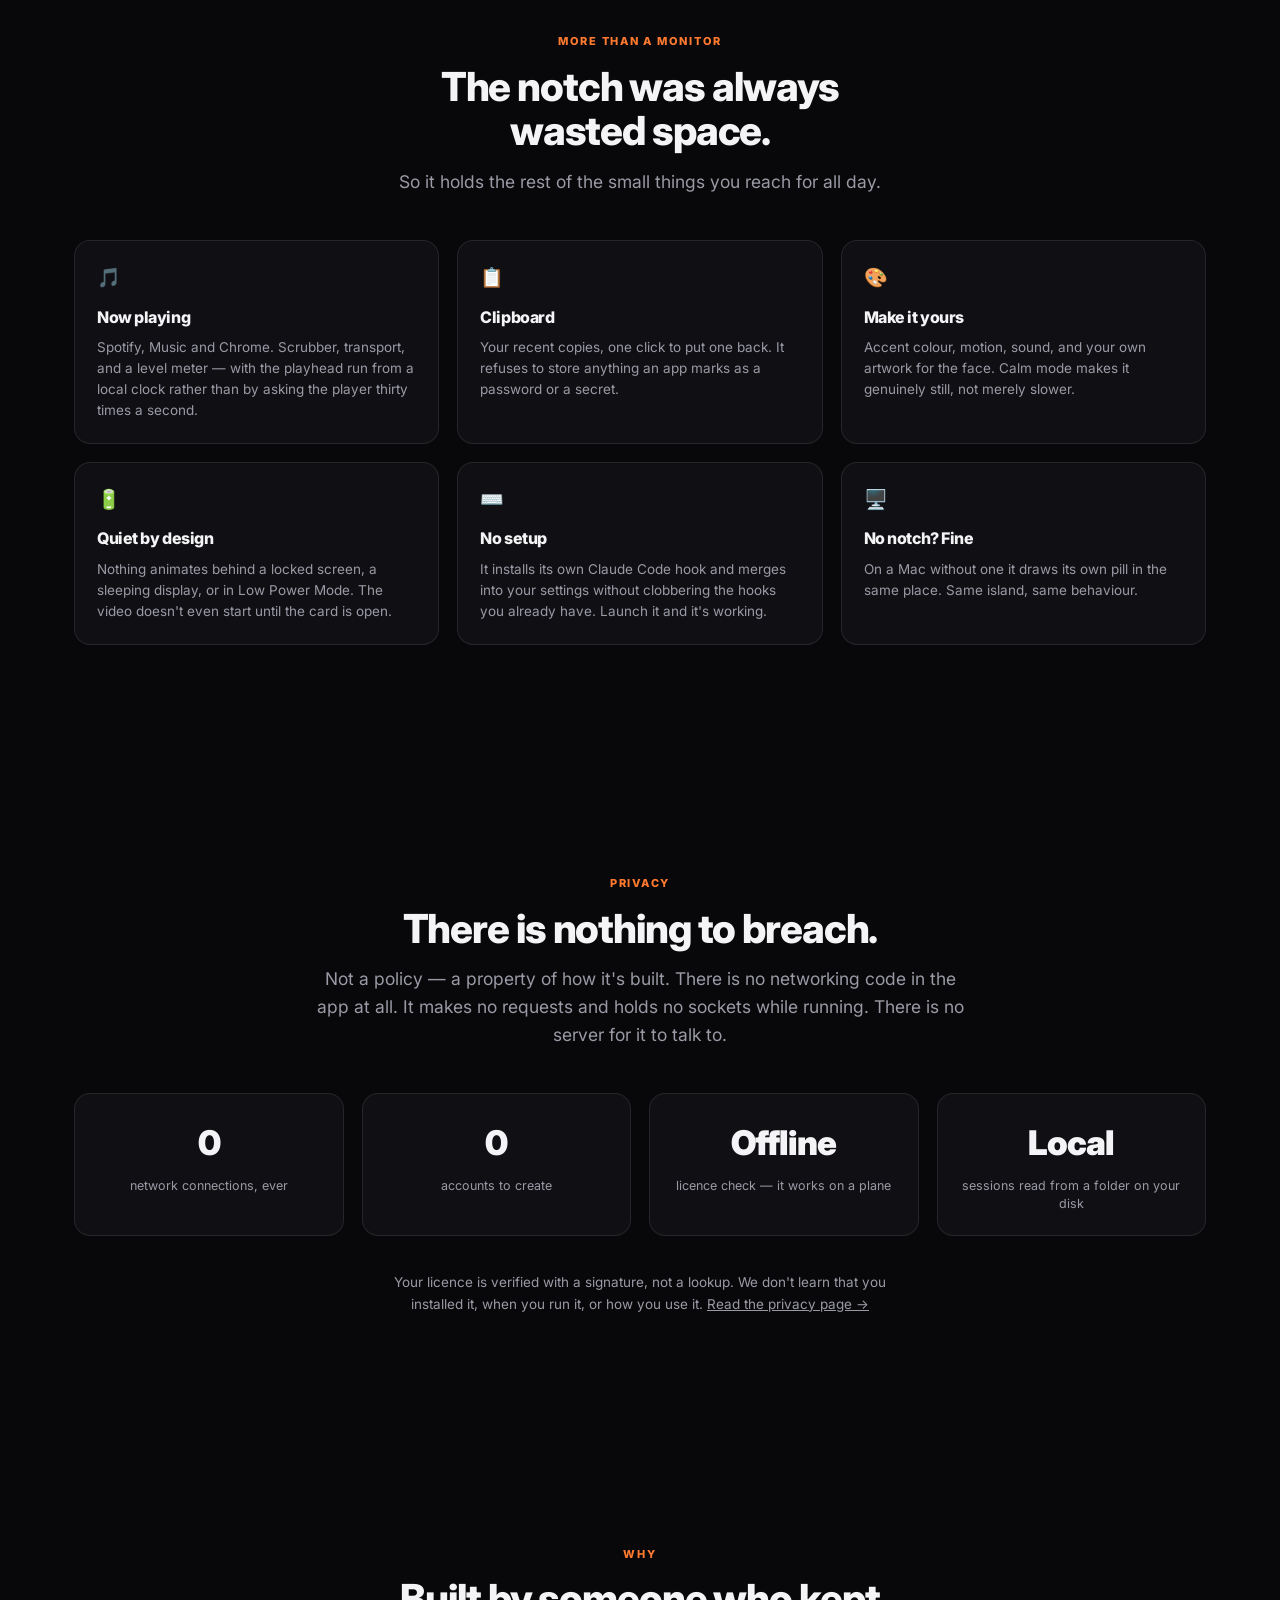
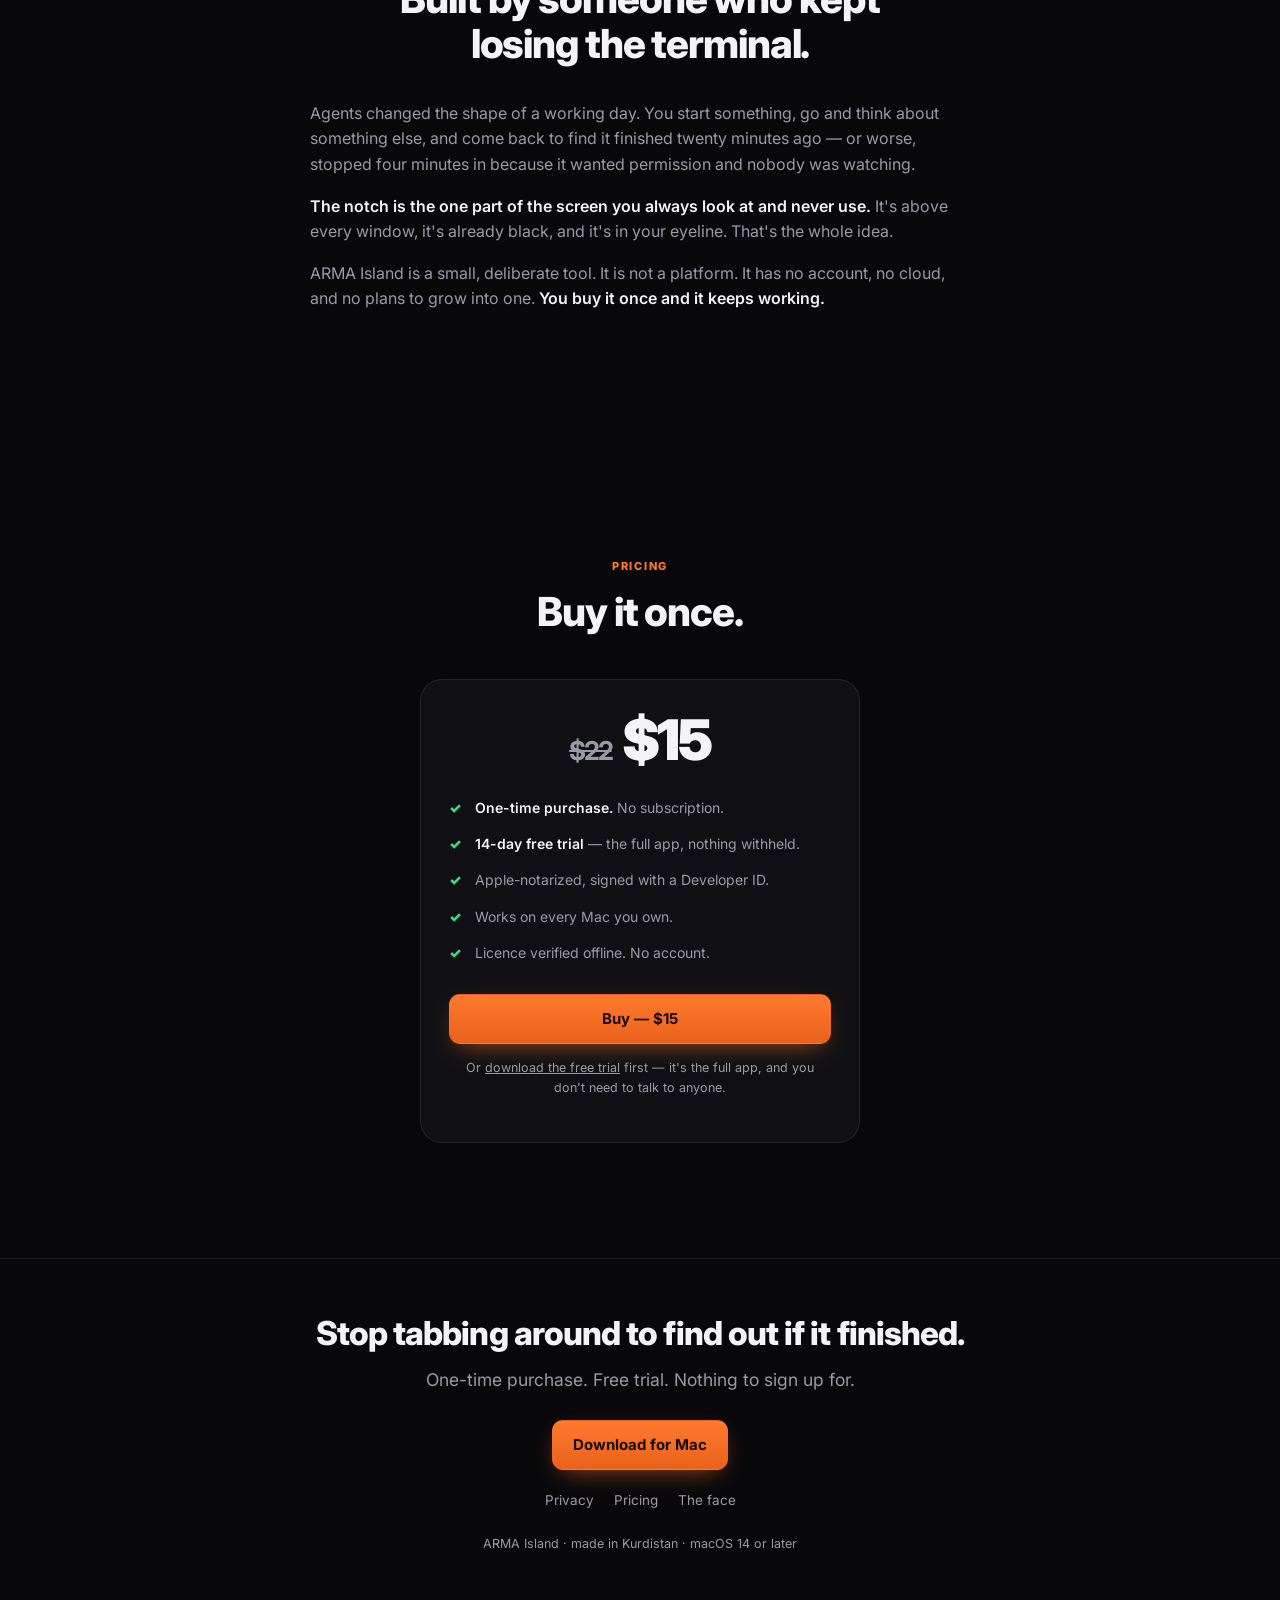
==== commit 278d7fd0: "Refresh the download, and say that she speaks The build now answers out loud when you call her. Both" ====
--- a/index.html
+++ b/index.html
@@ -282,7 +282,8 @@
       </figure>
     </div>
     <p class="mood-note"><b style="color:var(--fg)">Call her with ⌥⌘I.</b> She opens as a square under
-      the notch — just her, no panel, no rows. Press it again and she's gone.</p>
+      the notch and tells you what's running — out loud, in a voice already on your Mac. No microphone,
+      no permission to grant, and still nothing sent anywhere. Press it again and she's gone.</p>
     <p class="mood-note" style="margin-top:14px">Don't like her? Drop your own artwork into a folder and
       it replaces her, one mood at a time — PNG, SVG or video. The folder is watched, so it changes
       while you're looking at it.</p>
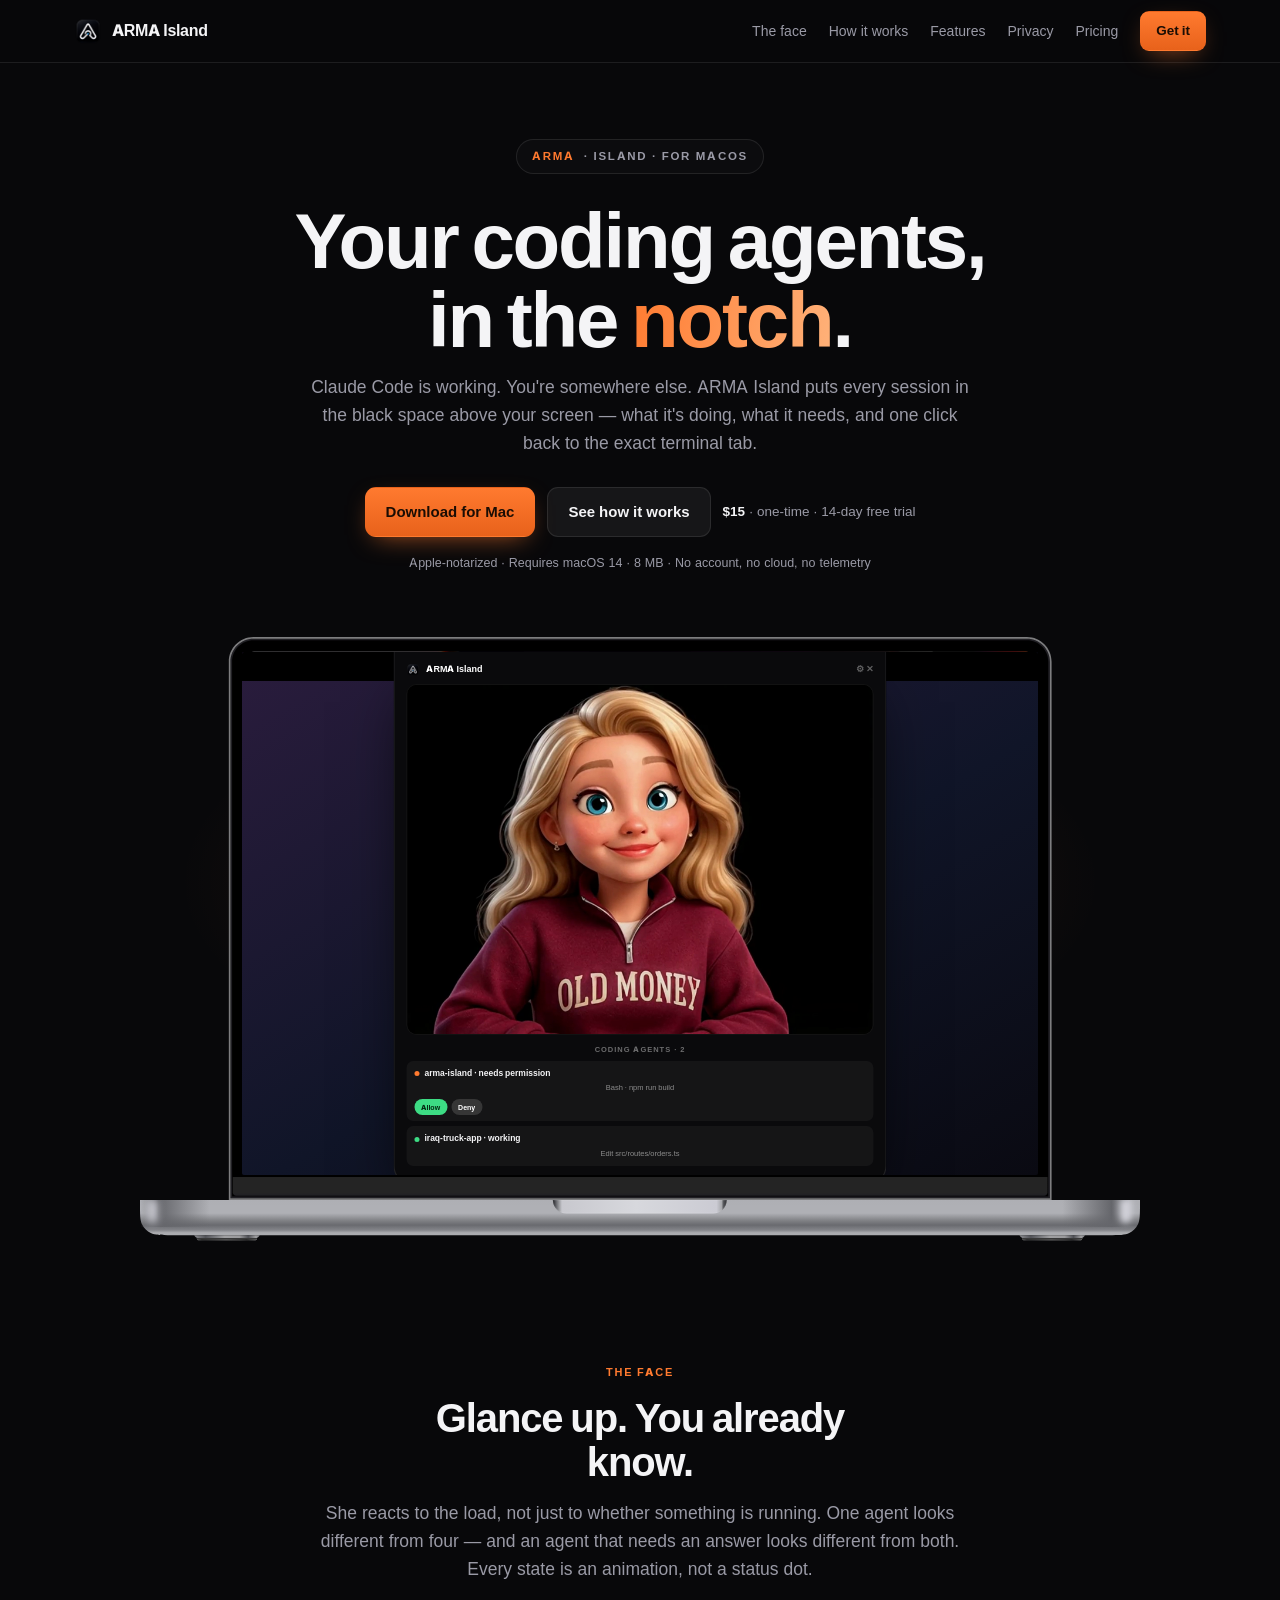
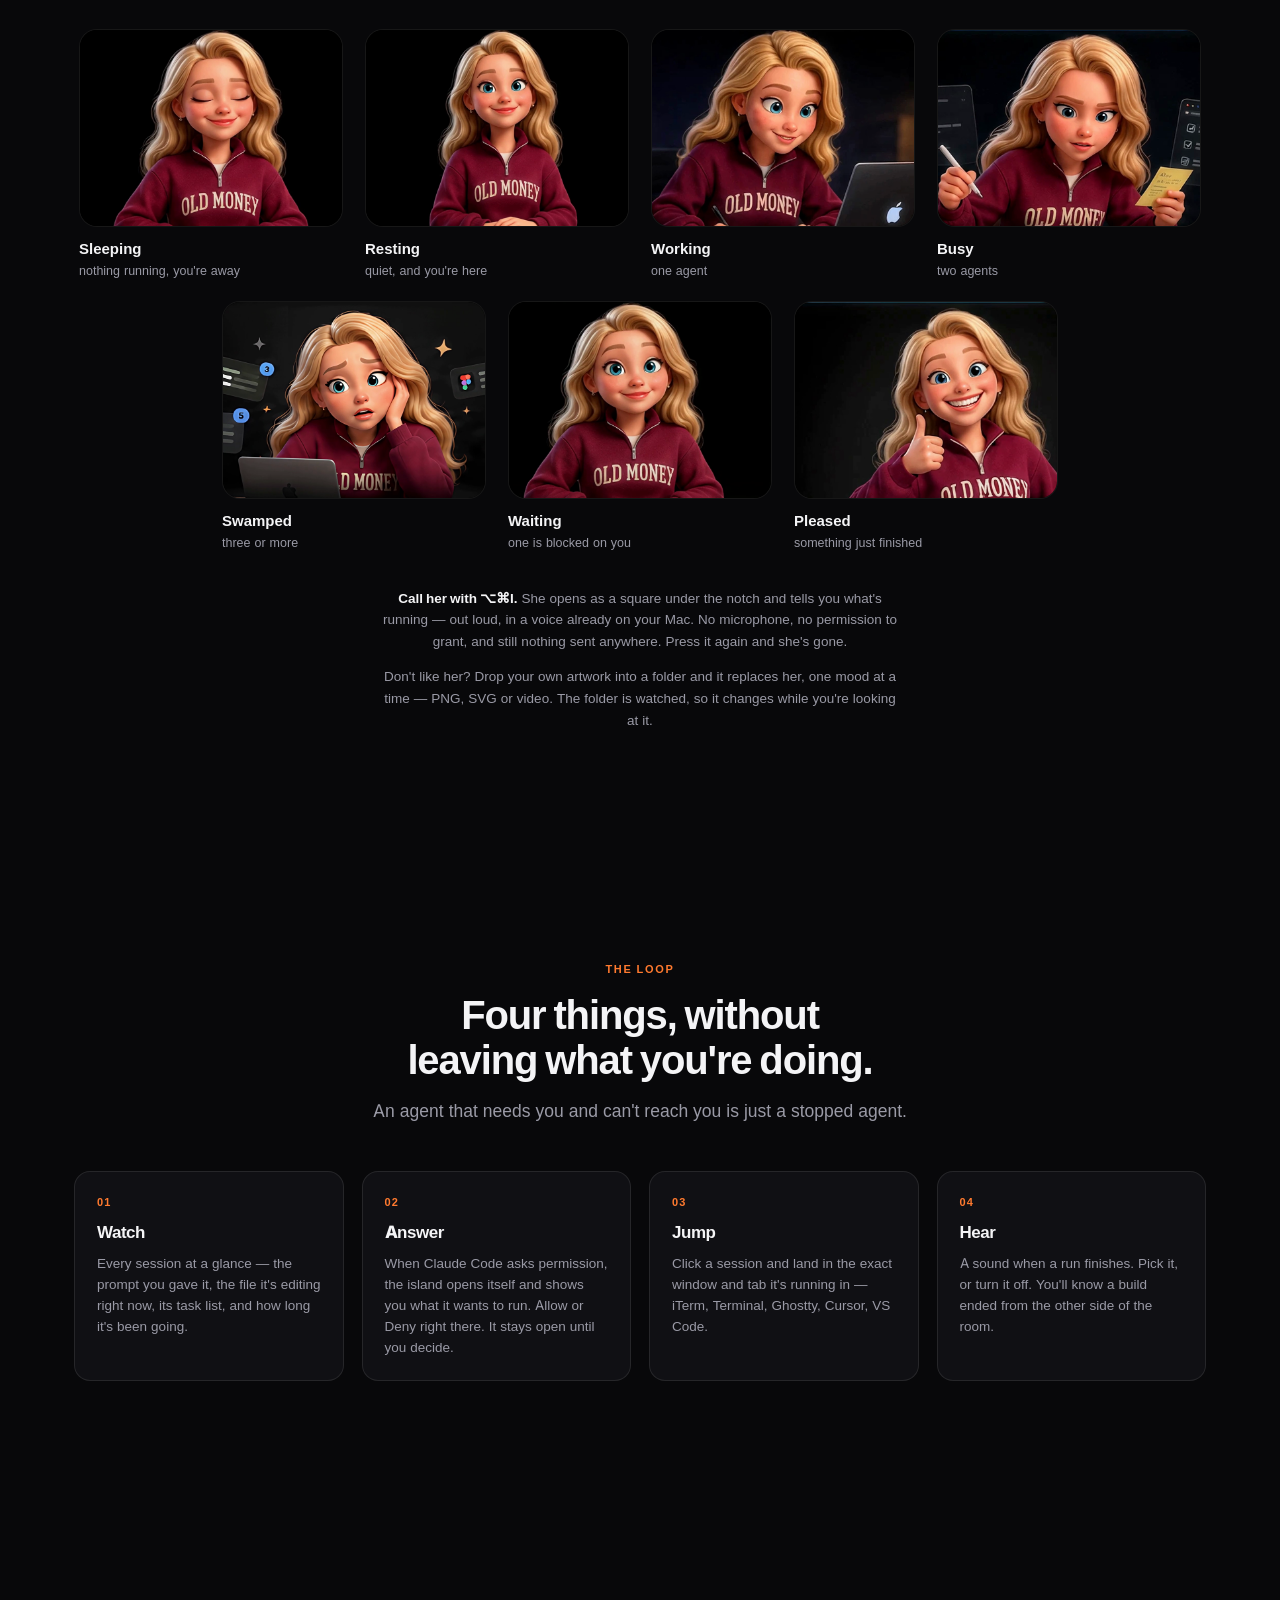
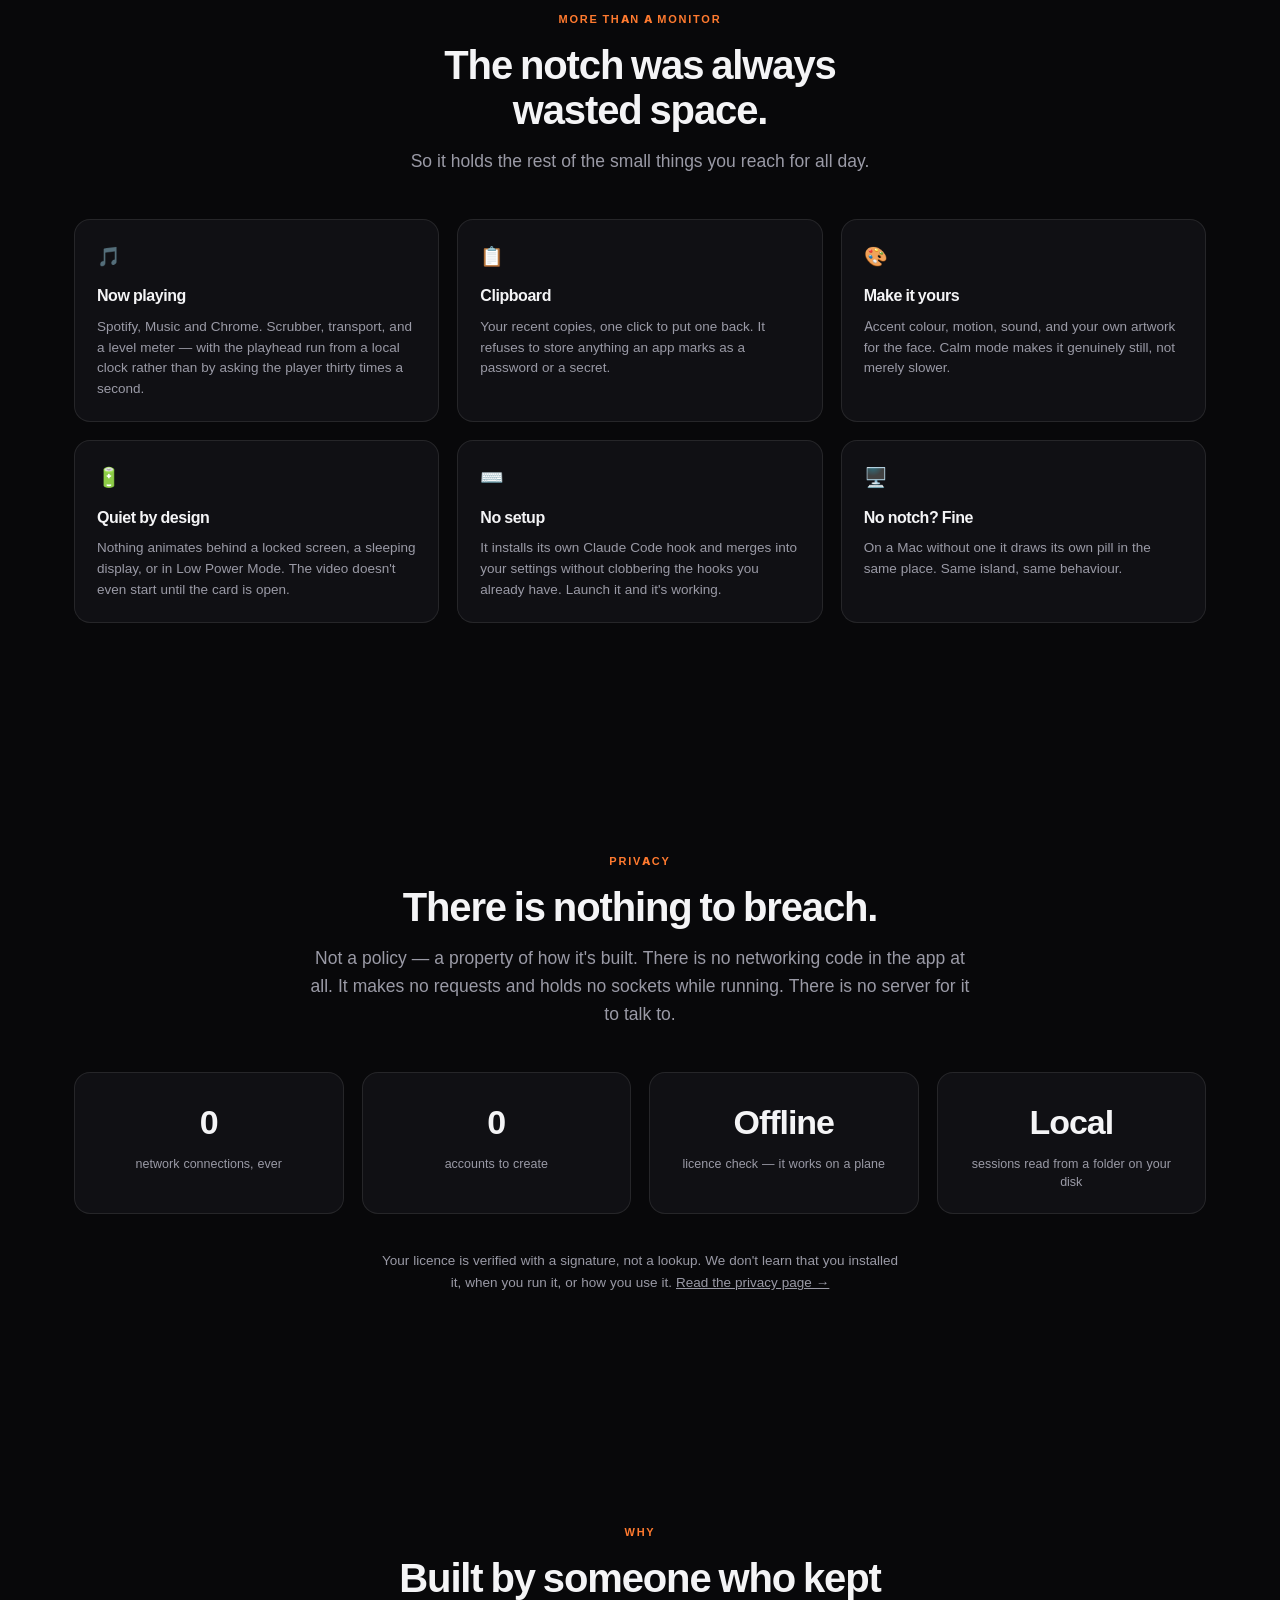
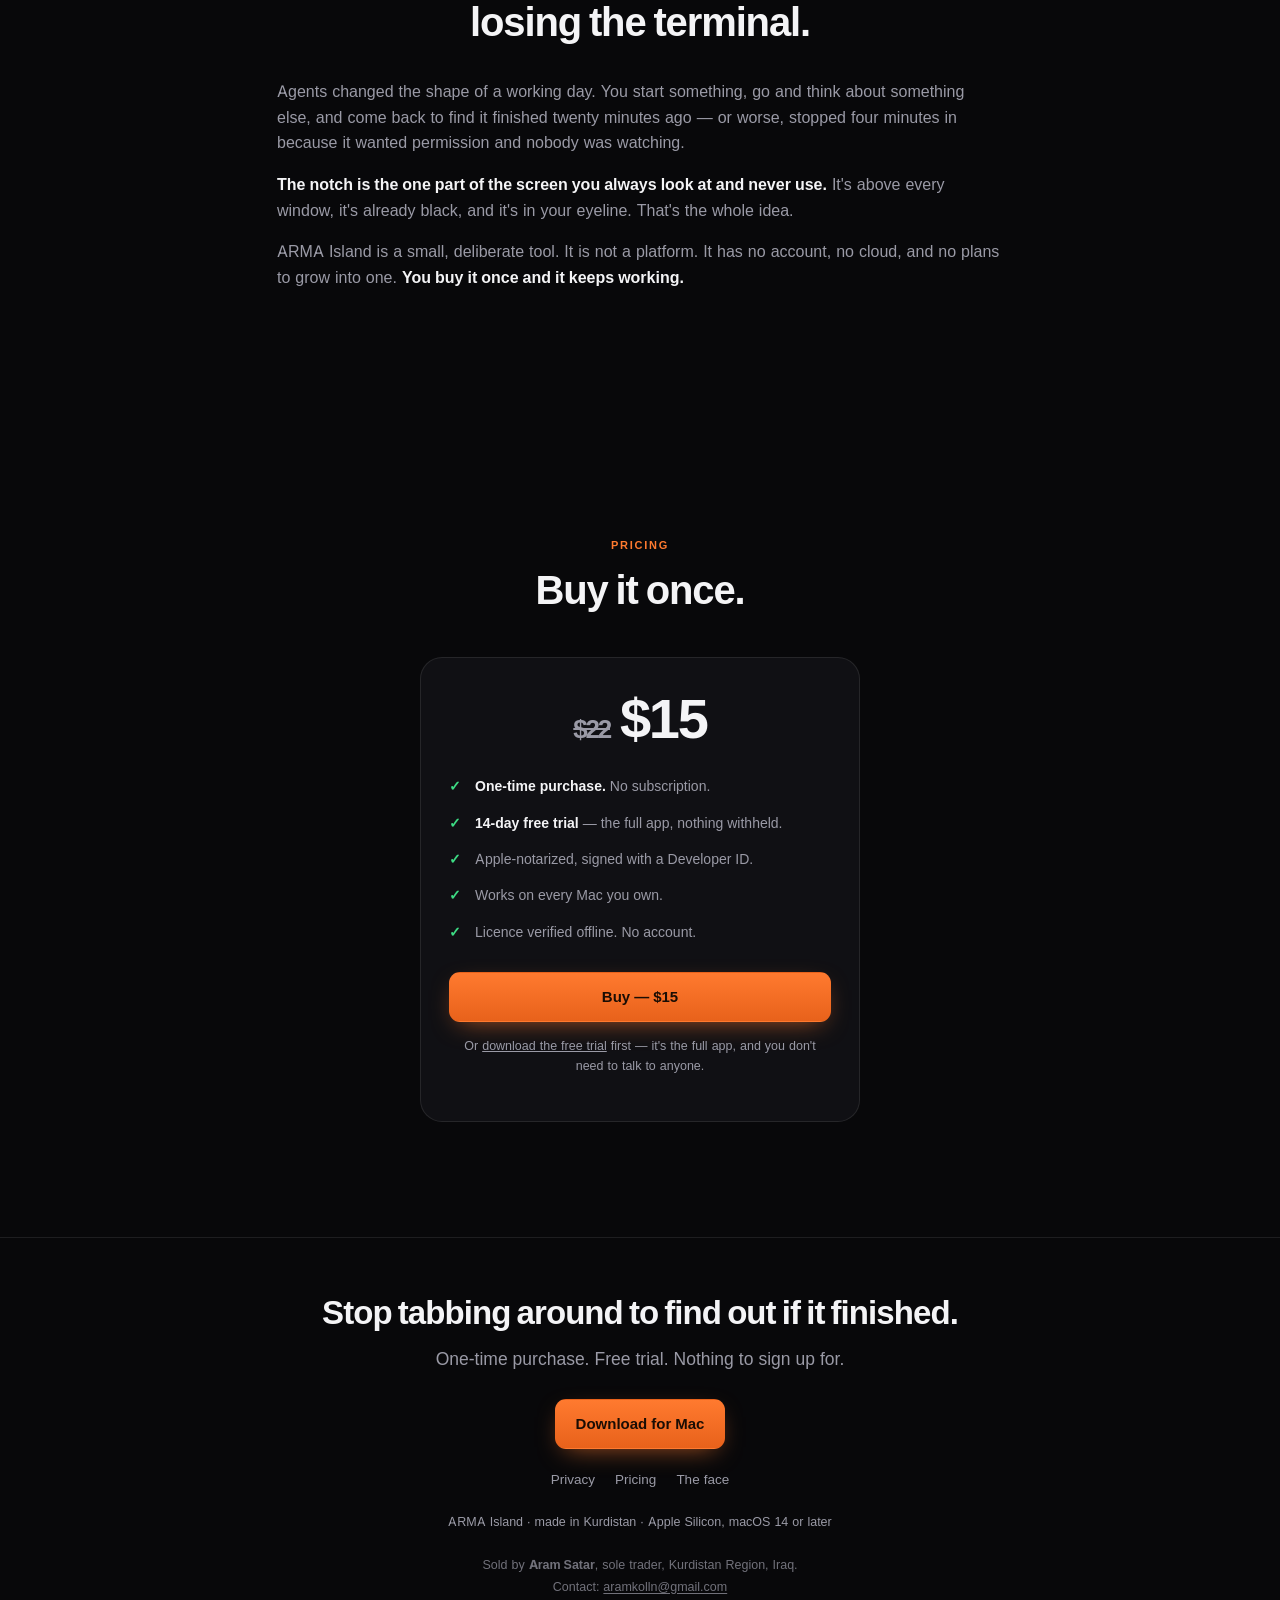
==== commit 9e8e90fd: "Self-host Inter, and say who is selling this Two of the three things gating publication of the legal" ====
--- a/index.html
+++ b/index.html
@@ -9,9 +9,11 @@
 <meta property="og:title" content="ARMA Island — your coding agents, in the notch">
 <meta property="og:description" content="Every Claude Code session in your notch. Answer permissions without leaving what you're doing. $15 once, no account.">
 <meta property="og:image" content="assets/icon.png">
-<link rel="preconnect" href="https://fonts.googleapis.com">
-<link rel="preconnect" href="https://fonts.gstatic.com" crossorigin>
-<link href="https://fonts.googleapis.com/css2?family=Inter:wght@400;500;600;700;800;900&display=swap" rel="stylesheet">
+<!-- Inter is served from this site, not from Google. Loading it from
+     fonts.googleapis.com sent every visitor's IP address to Google before they
+     had consented to anything; that is the one thing on this page that has
+     produced actual GDPR fines. Same font, same files, no third party. -->
+<link href="assets/fonts/inter.css" rel="stylesheet">
 <style>
 :root{
   --bg:#08080a; --panel:#101014; --fg:#f4f4f6; --dim:#9a9aa6;
@@ -166,6 +168,8 @@
 .mission p b{color:var(--fg); font-weight:600}
 
 footer{border-top:1px solid var(--line); padding:56px 0 44px; text-align:center}
+.imprint{margin-top:14px; opacity:.72; line-height:1.7}
+.imprint a{color:inherit; text-decoration:underline; text-underline-offset:2px}
 .fnav{display:flex; gap:20px; justify-content:center; font-size:13.5px; color:var(--dim); margin-top:20px}
 .fnav a{text-decoration:none}
 .copy{font-size:12.5px; color:var(--dim); margin-top:22px}
@@ -422,7 +426,17 @@
     <p class="sub" style="margin:14px auto 26px">One-time purchase. Free trial. Nothing to sign up for.</p>
     <a class="btn btn-primary" href="ARMA-Island.zip" download>Download for Mac</a>
     <div class="fnav"><a href="privacy.html">Privacy</a><a href="#pricing">Pricing</a><a href="#face">The face</a></div>
-    <p class="copy">ARMA Island · made in Kurdistan · macOS 14 or later</p>
+    <p class="copy">ARMA Island · made in Kurdistan · Apple Silicon, macOS 14 or later</p>
+
+    <!-- Trader identity. EU consumer law requires the seller to be identified
+         by name and contact details before a purchase — this is the "imprint"
+         a European buyer expects to find, and its absence is a common
+         enforcement trigger for a small seller. Address and telephone are
+         still outstanding; see legal/00-READ-ME-FIRST.md in the app repo. -->
+    <p class="copy imprint">
+      Sold by <strong>Aram Satar</strong>, sole trader, Kurdistan Region, Iraq.<br>
+      Contact: <a href="mailto:aramkolln@gmail.com">aramkolln@gmail.com</a>
+    </p>
   </div>
 </footer>
 
--- a/assets/fonts/inter.css
+++ b/assets/fonts/inter.css
@@ -0,0 +1,384 @@
+/* Inter, self-hosted.
+   Was loaded from fonts.googleapis.com, which meant every visitor's IP address
+   reached Google before they had consented to anything — the one item on this
+   site with real GDPR fines behind it. Same files, same unicode-ranges, served
+   from here. Regenerate by re-fetching the Google CSS and rewriting the URLs. */
+
+/* cyrillic-ext */
+@font-face {
+  font-family: 'Inter';
+  font-style: normal;
+  font-weight: 400;
+  font-display: swap;
+  src: url(inter-1.woff2) format('woff2');
+  unicode-range: U+0460-052F, U+1C80-1C8A, U+20B4, U+2DE0-2DFF, U+A640-A69F, U+FE2E-FE2F;
+}
+/* cyrillic */
+@font-face {
+  font-family: 'Inter';
+  font-style: normal;
+  font-weight: 400;
+  font-display: swap;
+  src: url(inter-2.woff2) format('woff2');
+  unicode-range: U+0301, U+0400-045F, U+0490-0491, U+04B0-04B1, U+2116;
+}
+/* greek-ext */
+@font-face {
+  font-family: 'Inter';
+  font-style: normal;
+  font-weight: 400;
+  font-display: swap;
+  src: url(inter-3.woff2) format('woff2');
+  unicode-range: U+1F00-1FFF;
+}
+/* greek */
+@font-face {
+  font-family: 'Inter';
+  font-style: normal;
+  font-weight: 400;
+  font-display: swap;
+  src: url(inter-4.woff2) format('woff2');
+  unicode-range: U+0370-0377, U+037A-037F, U+0384-038A, U+038C, U+038E-03A1, U+03A3-03FF;
+}
+/* vietnamese */
+@font-face {
+  font-family: 'Inter';
+  font-style: normal;
+  font-weight: 400;
+  font-display: swap;
+  src: url(inter-5.woff2) format('woff2');
+  unicode-range: U+0102-0103, U+0110-0111, U+0128-0129, U+0168-0169, U+01A0-01A1, U+01AF-01B0, U+0300-0301, U+0303-0304, U+0308-0309, U+0323, U+0329, U+1EA0-1EF9, U+20AB;
+}
+/* latin-ext */
+@font-face {
+  font-family: 'Inter';
+  font-style: normal;
+  font-weight: 400;
+  font-display: swap;
+  src: url(inter-6.woff2) format('woff2');
+  unicode-range: U+0100-02BA, U+02BD-02C5, U+02C7-02CC, U+02CE-02D7, U+02DD-02FF, U+0304, U+0308, U+0329, U+1D00-1DBF, U+1E00-1E9F, U+1EF2-1EFF, U+2020, U+20A0-20AB, U+20AD-20C0, U+2113, U+2C60-2C7F, U+A720-A7FF;
+}
+/* latin */
+@font-face {
+  font-family: 'Inter';
+  font-style: normal;
+  font-weight: 400;
+  font-display: swap;
+  src: url(inter-7.woff2) format('woff2');
+  unicode-range: U+0000-00FF, U+0131, U+0152-0153, U+02BB-02BC, U+02C6, U+02DA, U+02DC, U+0304, U+0308, U+0329, U+2000-206F, U+20AC, U+2122, U+2191, U+2193, U+2212, U+2215, U+FEFF, U+FFFD;
+}
+/* cyrillic-ext */
+@font-face {
+  font-family: 'Inter';
+  font-style: normal;
+  font-weight: 500;
+  font-display: swap;
+  src: url(inter-1.woff2) format('woff2');
+  unicode-range: U+0460-052F, U+1C80-1C8A, U+20B4, U+2DE0-2DFF, U+A640-A69F, U+FE2E-FE2F;
+}
+/* cyrillic */
+@font-face {
+  font-family: 'Inter';
+  font-style: normal;
+  font-weight: 500;
+  font-display: swap;
+  src: url(inter-2.woff2) format('woff2');
+  unicode-range: U+0301, U+0400-045F, U+0490-0491, U+04B0-04B1, U+2116;
+}
+/* greek-ext */
+@font-face {
+  font-family: 'Inter';
+  font-style: normal;
+  font-weight: 500;
+  font-display: swap;
+  src: url(inter-3.woff2) format('woff2');
+  unicode-range: U+1F00-1FFF;
+}
+/* greek */
+@font-face {
+  font-family: 'Inter';
+  font-style: normal;
+  font-weight: 500;
+  font-display: swap;
+  src: url(inter-4.woff2) format('woff2');
+  unicode-range: U+0370-0377, U+037A-037F, U+0384-038A, U+038C, U+038E-03A1, U+03A3-03FF;
+}
+/* vietnamese */
+@font-face {
+  font-family: 'Inter';
+  font-style: normal;
+  font-weight: 500;
+  font-display: swap;
+  src: url(inter-5.woff2) format('woff2');
+  unicode-range: U+0102-0103, U+0110-0111, U+0128-0129, U+0168-0169, U+01A0-01A1, U+01AF-01B0, U+0300-0301, U+0303-0304, U+0308-0309, U+0323, U+0329, U+1EA0-1EF9, U+20AB;
+}
+/* latin-ext */
+@font-face {
+  font-family: 'Inter';
+  font-style: normal;
+  font-weight: 500;
+  font-display: swap;
+  src: url(inter-6.woff2) format('woff2');
+  unicode-range: U+0100-02BA, U+02BD-02C5, U+02C7-02CC, U+02CE-02D7, U+02DD-02FF, U+0304, U+0308, U+0329, U+1D00-1DBF, U+1E00-1E9F, U+1EF2-1EFF, U+2020, U+20A0-20AB, U+20AD-20C0, U+2113, U+2C60-2C7F, U+A720-A7FF;
+}
+/* latin */
+@font-face {
+  font-family: 'Inter';
+  font-style: normal;
+  font-weight: 500;
+  font-display: swap;
+  src: url(inter-7.woff2) format('woff2');
+  unicode-range: U+0000-00FF, U+0131, U+0152-0153, U+02BB-02BC, U+02C6, U+02DA, U+02DC, U+0304, U+0308, U+0329, U+2000-206F, U+20AC, U+2122, U+2191, U+2193, U+2212, U+2215, U+FEFF, U+FFFD;
+}
+/* cyrillic-ext */
+@font-face {
+  font-family: 'Inter';
+  font-style: normal;
+  font-weight: 600;
+  font-display: swap;
+  src: url(inter-1.woff2) format('woff2');
+  unicode-range: U+0460-052F, U+1C80-1C8A, U+20B4, U+2DE0-2DFF, U+A640-A69F, U+FE2E-FE2F;
+}
+/* cyrillic */
+@font-face {
+  font-family: 'Inter';
+  font-style: normal;
+  font-weight: 600;
+  font-display: swap;
+  src: url(inter-2.woff2) format('woff2');
+  unicode-range: U+0301, U+0400-045F, U+0490-0491, U+04B0-04B1, U+2116;
+}
+/* greek-ext */
+@font-face {
+  font-family: 'Inter';
+  font-style: normal;
+  font-weight: 600;
+  font-display: swap;
+  src: url(inter-3.woff2) format('woff2');
+  unicode-range: U+1F00-1FFF;
+}
+/* greek */
+@font-face {
+  font-family: 'Inter';
+  font-style: normal;
+  font-weight: 600;
+  font-display: swap;
+  src: url(inter-4.woff2) format('woff2');
+  unicode-range: U+0370-0377, U+037A-037F, U+0384-038A, U+038C, U+038E-03A1, U+03A3-03FF;
+}
+/* vietnamese */
+@font-face {
+  font-family: 'Inter';
+  font-style: normal;
+  font-weight: 600;
+  font-display: swap;
+  src: url(inter-5.woff2) format('woff2');
+  unicode-range: U+0102-0103, U+0110-0111, U+0128-0129, U+0168-0169, U+01A0-01A1, U+01AF-01B0, U+0300-0301, U+0303-0304, U+0308-0309, U+0323, U+0329, U+1EA0-1EF9, U+20AB;
+}
+/* latin-ext */
+@font-face {
+  font-family: 'Inter';
+  font-style: normal;
+  font-weight: 600;
+  font-display: swap;
+  src: url(inter-6.woff2) format('woff2');
+  unicode-range: U+0100-02BA, U+02BD-02C5, U+02C7-02CC, U+02CE-02D7, U+02DD-02FF, U+0304, U+0308, U+0329, U+1D00-1DBF, U+1E00-1E9F, U+1EF2-1EFF, U+2020, U+20A0-20AB, U+20AD-20C0, U+2113, U+2C60-2C7F, U+A720-A7FF;
+}
+/* latin */
+@font-face {
+  font-family: 'Inter';
+  font-style: normal;
+  font-weight: 600;
+  font-display: swap;
+  src: url(inter-7.woff2) format('woff2');
+  unicode-range: U+0000-00FF, U+0131, U+0152-0153, U+02BB-02BC, U+02C6, U+02DA, U+02DC, U+0304, U+0308, U+0329, U+2000-206F, U+20AC, U+2122, U+2191, U+2193, U+2212, U+2215, U+FEFF, U+FFFD;
+}
+/* cyrillic-ext */
+@font-face {
+  font-family: 'Inter';
+  font-style: normal;
+  font-weight: 700;
+  font-display: swap;
+  src: url(inter-1.woff2) format('woff2');
+  unicode-range: U+0460-052F, U+1C80-1C8A, U+20B4, U+2DE0-2DFF, U+A640-A69F, U+FE2E-FE2F;
+}
+/* cyrillic */
+@font-face {
+  font-family: 'Inter';
+  font-style: normal;
+  font-weight: 700;
+  font-display: swap;
+  src: url(inter-2.woff2) format('woff2');
+  unicode-range: U+0301, U+0400-045F, U+0490-0491, U+04B0-04B1, U+2116;
+}
+/* greek-ext */
+@font-face {
+  font-family: 'Inter';
+  font-style: normal;
+  font-weight: 700;
+  font-display: swap;
+  src: url(inter-3.woff2) format('woff2');
+  unicode-range: U+1F00-1FFF;
+}
+/* greek */
+@font-face {
+  font-family: 'Inter';
+  font-style: normal;
+  font-weight: 700;
+  font-display: swap;
+  src: url(inter-4.woff2) format('woff2');
+  unicode-range: U+0370-0377, U+037A-037F, U+0384-038A, U+038C, U+038E-03A1, U+03A3-03FF;
+}
+/* vietnamese */
+@font-face {
+  font-family: 'Inter';
+  font-style: normal;
+  font-weight: 700;
+  font-display: swap;
+  src: url(inter-5.woff2) format('woff2');
+  unicode-range: U+0102-0103, U+0110-0111, U+0128-0129, U+0168-0169, U+01A0-01A1, U+01AF-01B0, U+0300-0301, U+0303-0304, U+0308-0309, U+0323, U+0329, U+1EA0-1EF9, U+20AB;
+}
+/* latin-ext */
+@font-face {
+  font-family: 'Inter';
+  font-style: normal;
+  font-weight: 700;
+  font-display: swap;
+  src: url(inter-6.woff2) format('woff2');
+  unicode-range: U+0100-02BA, U+02BD-02C5, U+02C7-02CC, U+02CE-02D7, U+02DD-02FF, U+0304, U+0308, U+0329, U+1D00-1DBF, U+1E00-1E9F, U+1EF2-1EFF, U+2020, U+20A0-20AB, U+20AD-20C0, U+2113, U+2C60-2C7F, U+A720-A7FF;
+}
+/* latin */
+@font-face {
+  font-family: 'Inter';
+  font-style: normal;
+  font-weight: 700;
+  font-display: swap;
+  src: url(inter-7.woff2) format('woff2');
+  unicode-range: U+0000-00FF, U+0131, U+0152-0153, U+02BB-02BC, U+02C6, U+02DA, U+02DC, U+0304, U+0308, U+0329, U+2000-206F, U+20AC, U+2122, U+2191, U+2193, U+2212, U+2215, U+FEFF, U+FFFD;
+}
+/* cyrillic-ext */
+@font-face {
+  font-family: 'Inter';
+  font-style: normal;
+  font-weight: 800;
+  font-display: swap;
+  src: url(inter-1.woff2) format('woff2');
+  unicode-range: U+0460-052F, U+1C80-1C8A, U+20B4, U+2DE0-2DFF, U+A640-A69F, U+FE2E-FE2F;
+}
+/* cyrillic */
+@font-face {
+  font-family: 'Inter';
+  font-style: normal;
+  font-weight: 800;
+  font-display: swap;
+  src: url(inter-2.woff2) format('woff2');
+  unicode-range: U+0301, U+0400-045F, U+0490-0491, U+04B0-04B1, U+2116;
+}
+/* greek-ext */
+@font-face {
+  font-family: 'Inter';
+  font-style: normal;
+  font-weight: 800;
+  font-display: swap;
+  src: url(inter-3.woff2) format('woff2');
+  unicode-range: U+1F00-1FFF;
+}
+/* greek */
+@font-face {
+  font-family: 'Inter';
+  font-style: normal;
+  font-weight: 800;
+  font-display: swap;
+  src: url(inter-4.woff2) format('woff2');
+  unicode-range: U+0370-0377, U+037A-037F, U+0384-038A, U+038C, U+038E-03A1, U+03A3-03FF;
+}
+/* vietnamese */
+@font-face {
+  font-family: 'Inter';
+  font-style: normal;
+  font-weight: 800;
+  font-display: swap;
+  src: url(inter-5.woff2) format('woff2');
+  unicode-range: U+0102-0103, U+0110-0111, U+0128-0129, U+0168-0169, U+01A0-01A1, U+01AF-01B0, U+0300-0301, U+0303-0304, U+0308-0309, U+0323, U+0329, U+1EA0-1EF9, U+20AB;
+}
+/* latin-ext */
+@font-face {
+  font-family: 'Inter';
+  font-style: normal;
+  font-weight: 800;
+  font-display: swap;
+  src: url(inter-6.woff2) format('woff2');
+  unicode-range: U+0100-02BA, U+02BD-02C5, U+02C7-02CC, U+02CE-02D7, U+02DD-02FF, U+0304, U+0308, U+0329, U+1D00-1DBF, U+1E00-1E9F, U+1EF2-1EFF, U+2020, U+20A0-20AB, U+20AD-20C0, U+2113, U+2C60-2C7F, U+A720-A7FF;
+}
+/* latin */
+@font-face {
+  font-family: 'Inter';
+  font-style: normal;
+  font-weight: 800;
+  font-display: swap;
+  src: url(inter-7.woff2) format('woff2');
+  unicode-range: U+0000-00FF, U+0131, U+0152-0153, U+02BB-02BC, U+02C6, U+02DA, U+02DC, U+0304, U+0308, U+0329, U+2000-206F, U+20AC, U+2122, U+2191, U+2193, U+2212, U+2215, U+FEFF, U+FFFD;
+}
+/* cyrillic-ext */
+@font-face {
+  font-family: 'Inter';
+  font-style: normal;
+  font-weight: 900;
+  font-display: swap;
+  src: url(inter-1.woff2) format('woff2');
+  unicode-range: U+0460-052F, U+1C80-1C8A, U+20B4, U+2DE0-2DFF, U+A640-A69F, U+FE2E-FE2F;
+}
+/* cyrillic */
+@font-face {
+  font-family: 'Inter';
+  font-style: normal;
+  font-weight: 900;
+  font-display: swap;
+  src: url(inter-2.woff2) format('woff2');
+  unicode-range: U+0301, U+0400-045F, U+0490-0491, U+04B0-04B1, U+2116;
+}
+/* greek-ext */
+@font-face {
+  font-family: 'Inter';
+  font-style: normal;
+  font-weight: 900;
+  font-display: swap;
+  src: url(inter-3.woff2) format('woff2');
+  unicode-range: U+1F00-1FFF;
+}
+/* greek */
+@font-face {
+  font-family: 'Inter';
+  font-style: normal;
+  font-weight: 900;
+  font-display: swap;
+  src: url(inter-4.woff2) format('woff2');
+  unicode-range: U+0370-0377, U+037A-037F, U+0384-038A, U+038C, U+038E-03A1, U+03A3-03FF;
+}
+/* vietnamese */
+@font-face {
+  font-family: 'Inter';
+  font-style: normal;
+  font-weight: 900;
+  font-display: swap;
+  src: url(inter-5.woff2) format('woff2');
+  unicode-range: U+0102-0103, U+0110-0111, U+0128-0129, U+0168-0169, U+01A0-01A1, U+01AF-01B0, U+0300-0301, U+0303-0304, U+0308-0309, U+0323, U+0329, U+1EA0-1EF9, U+20AB;
+}
+/* latin-ext */
+@font-face {
+  font-family: 'Inter';
+  font-style: normal;
+  font-weight: 900;
+  font-display: swap;
+  src: url(inter-6.woff2) format('woff2');
+  unicode-range: U+0100-02BA, U+02BD-02C5, U+02C7-02CC, U+02CE-02D7, U+02DD-02FF, U+0304, U+0308, U+0329, U+1D00-1DBF, U+1E00-1E9F, U+1EF2-1EFF, U+2020, U+20A0-20AB, U+20AD-20C0, U+2113, U+2C60-2C7F, U+A720-A7FF;
+}
+/* latin */
+@font-face {
+  font-family: 'Inter';
+  font-style: normal;
+  font-weight: 900;
+  font-display: swap;
+  src: url(inter-7.woff2) format('woff2');
+  unicode-range: U+0000-00FF, U+0131, U+0152-0153, U+02BB-02BC, U+02C6, U+02DA, U+02DC, U+0304, U+0308, U+0329, U+2000-206F, U+20AC, U+2122, U+2191, U+2193, U+2212, U+2215, U+FEFF, U+FFFD;
+}
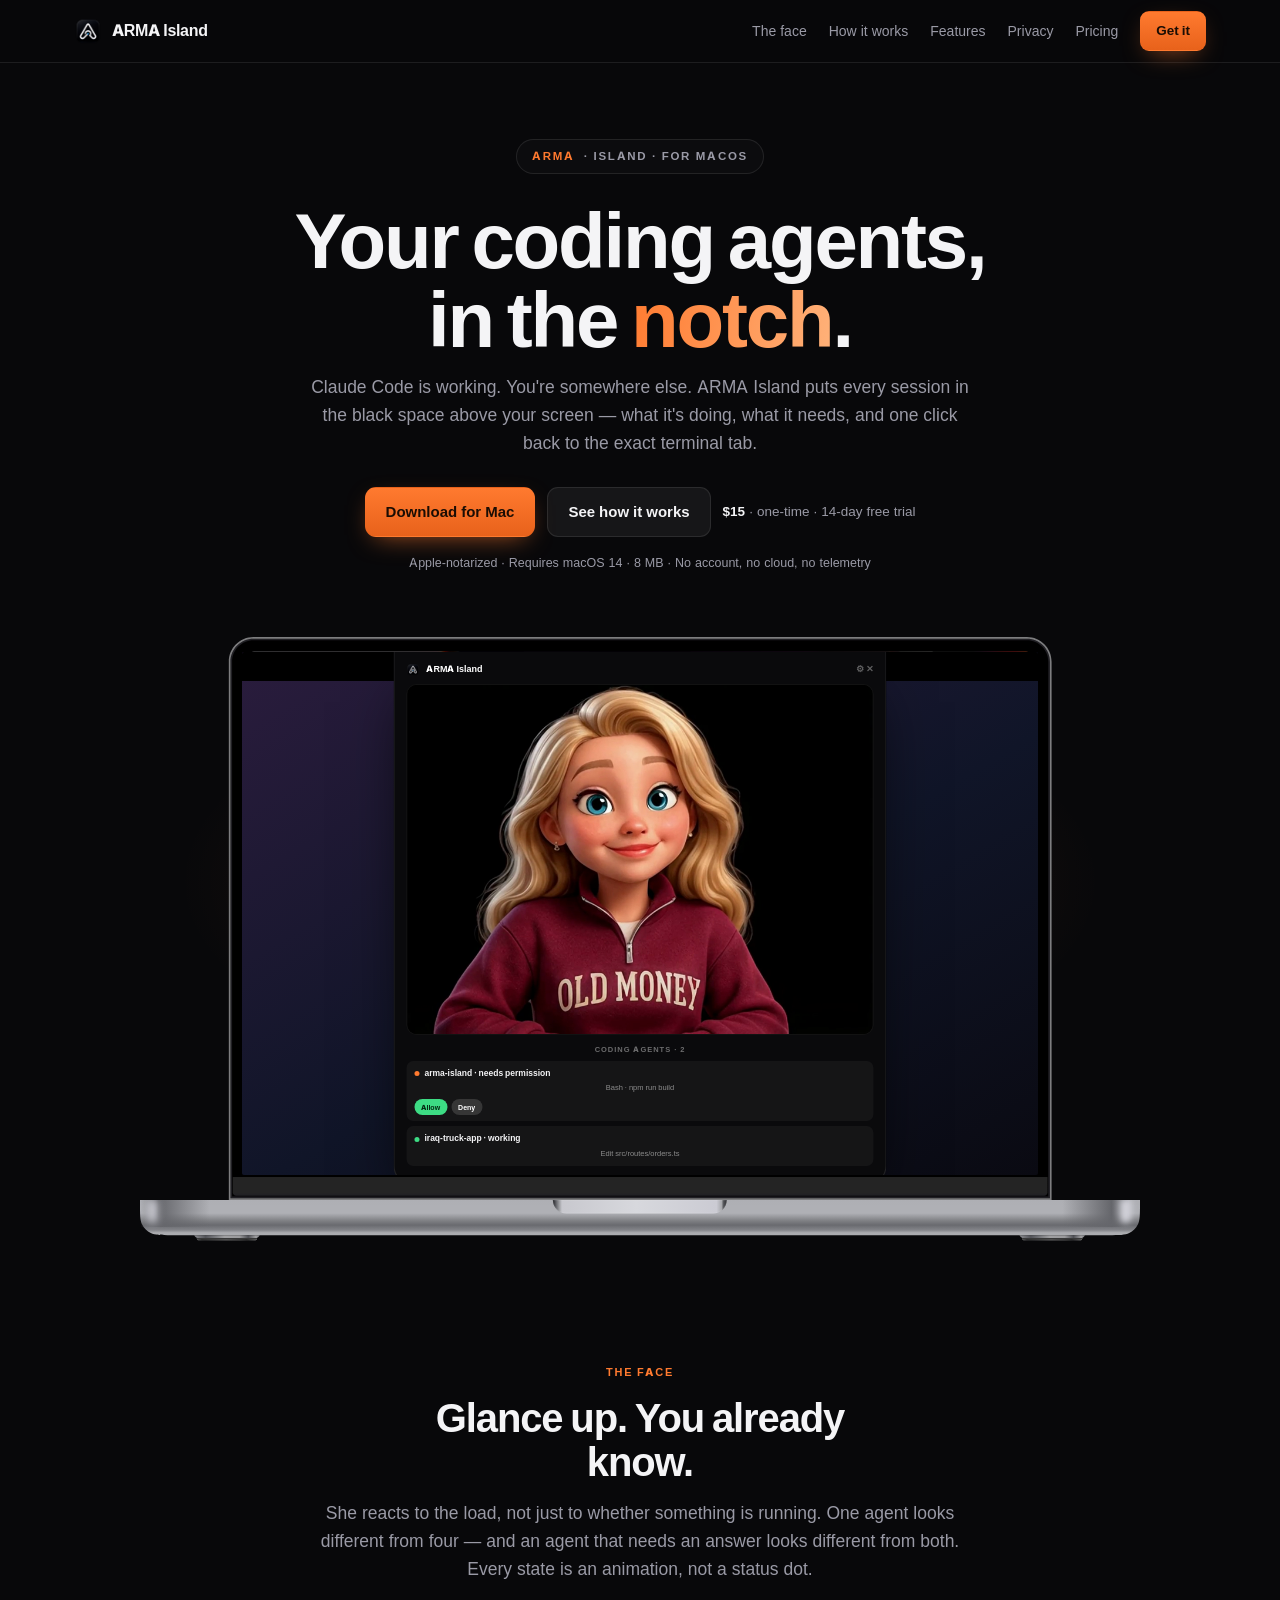
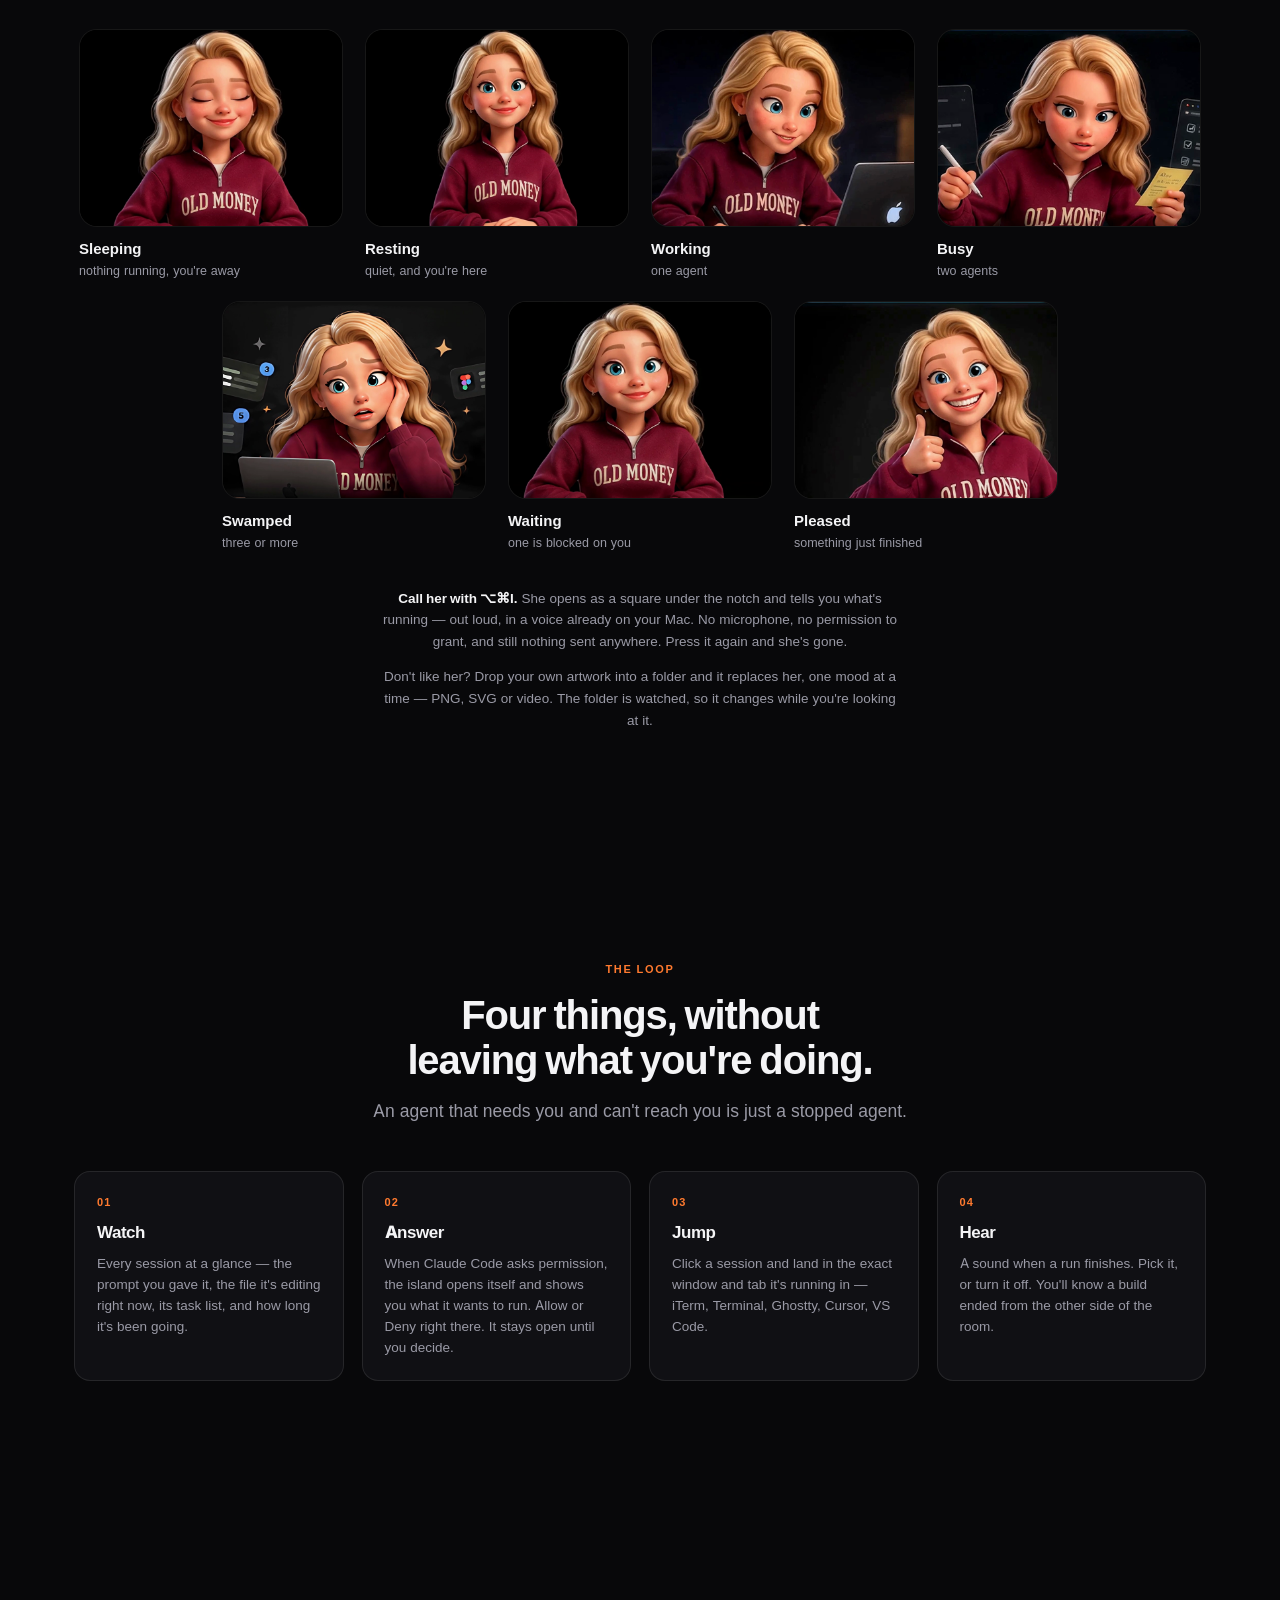
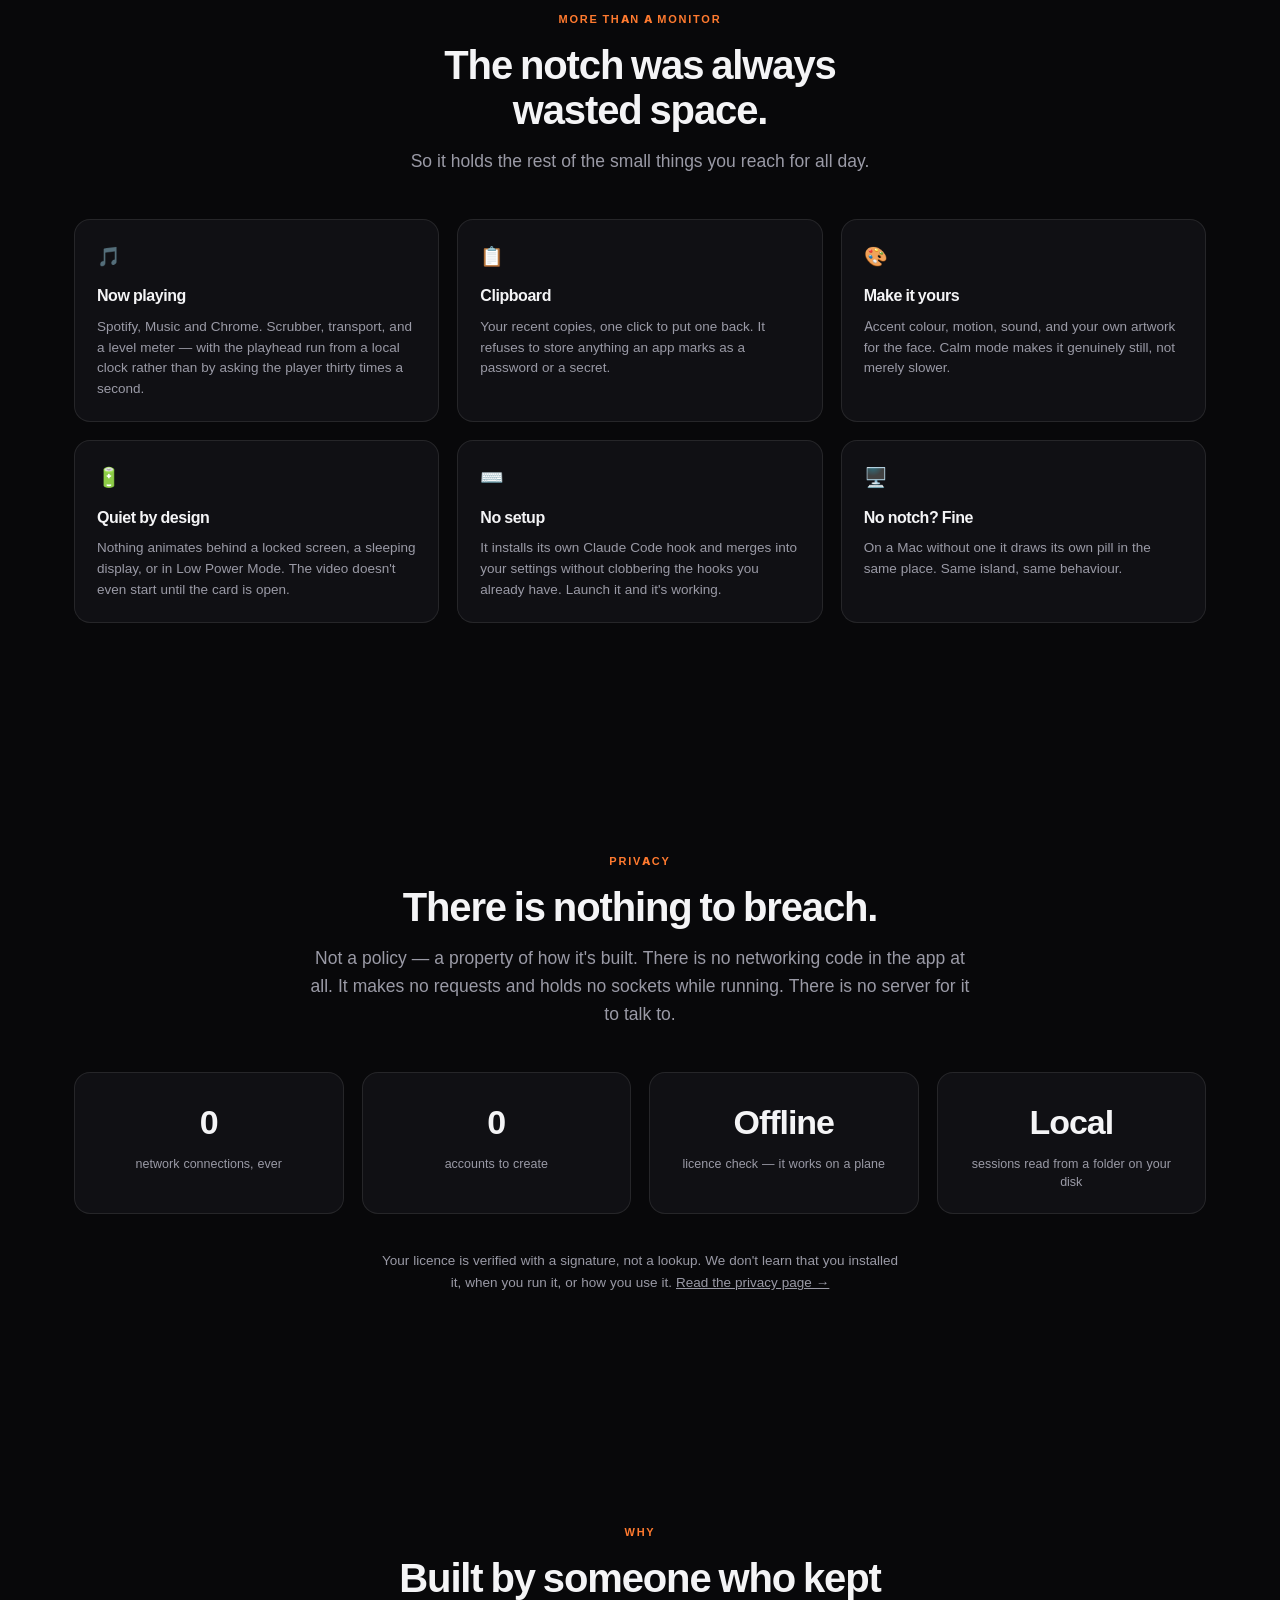
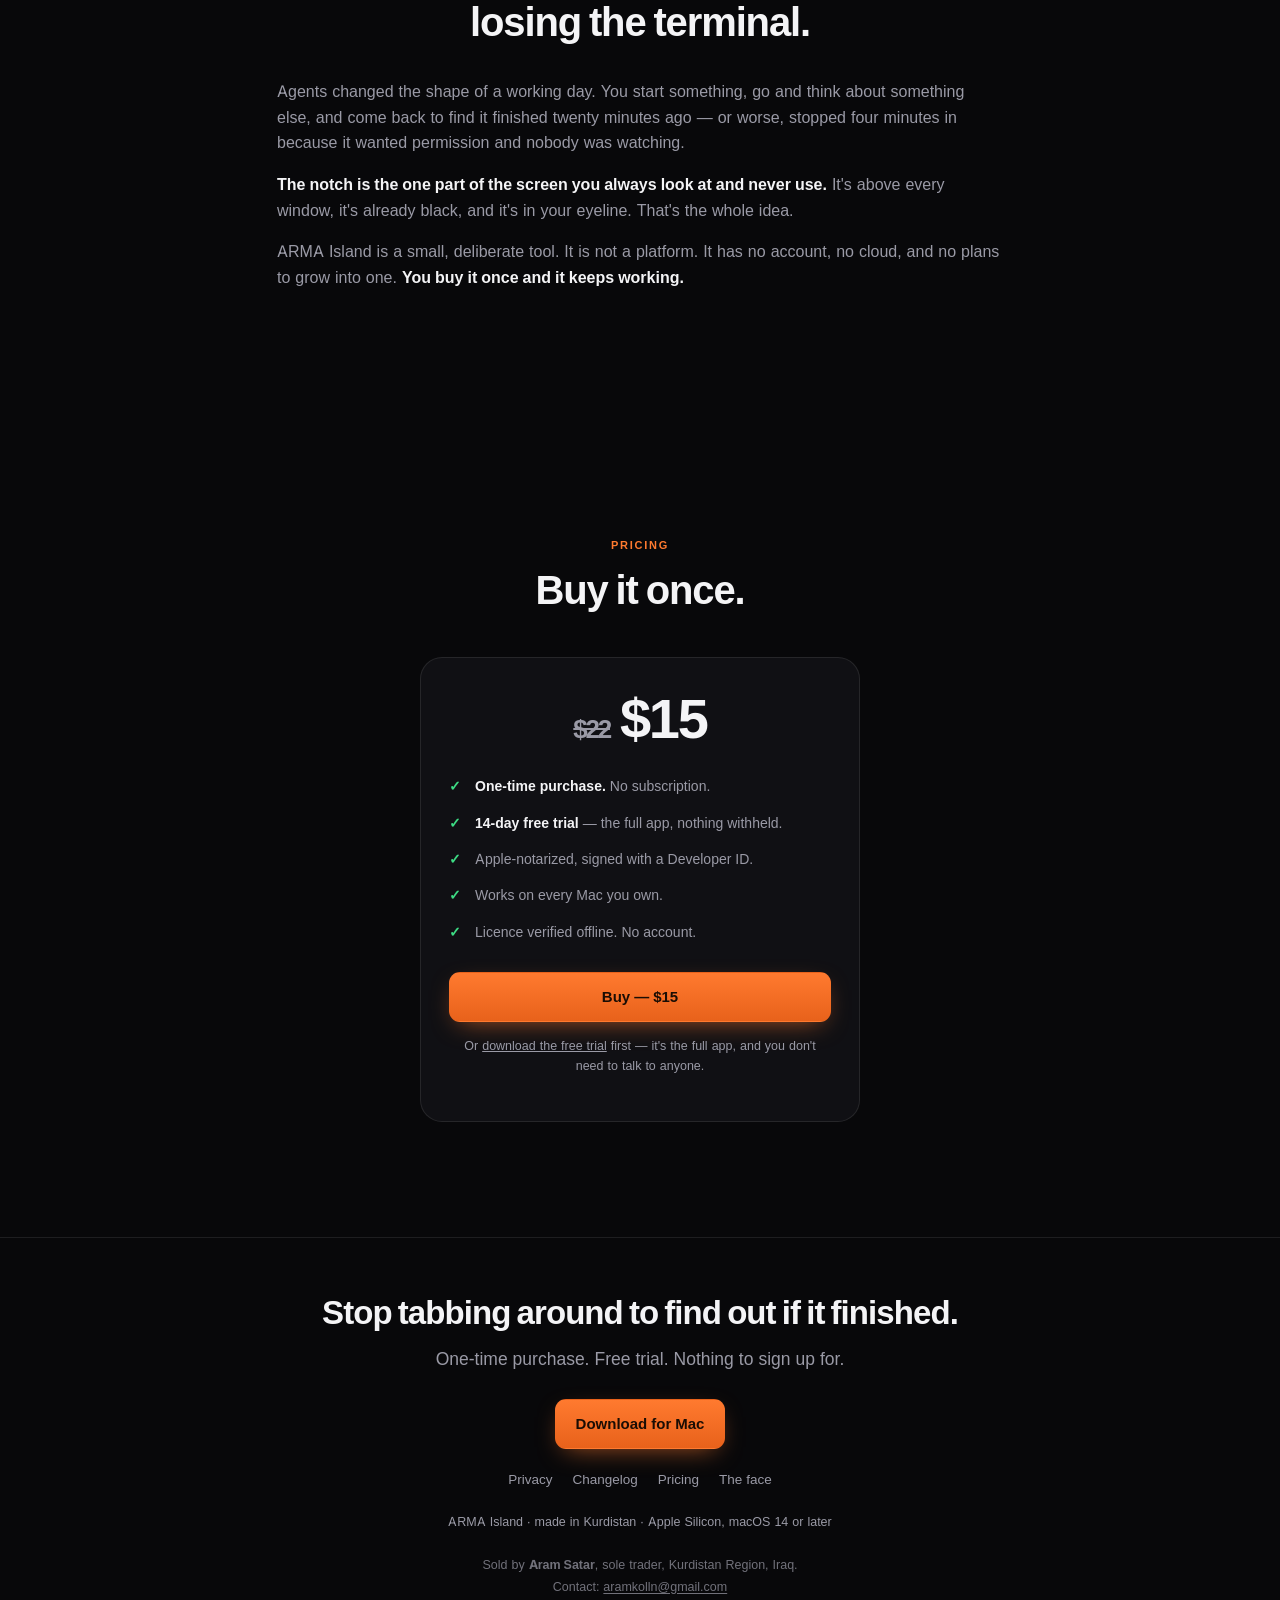
==== commit a0adbf01: "The site earns its domain: real social cards, a changelog, and the root files armaisland.app went li" ====
--- a/index.html
+++ b/index.html
@@ -5,10 +5,30 @@
 <meta name="viewport" content="width=device-width,initial-scale=1">
 <title>ARMA Island — your coding agents, in the notch</title>
 <meta name="description" content="Claude Code is working. You're somewhere else. ARMA Island puts every session in the black space above your screen — what it's doing, what it needs, and one click back to the exact terminal tab. $15 once. No account, no cloud.">
-<link rel="icon" href="assets/logo.png">
+<link rel="canonical" href="https://armaisland.app/">
+<link rel="icon" href="/assets/logo.png" sizes="any">
+<link rel="icon" type="image/png" sizes="32x32" href="/assets/favicon-32.png">
+<link rel="icon" type="image/png" sizes="16x16" href="/assets/favicon-16.png">
+<link rel="apple-touch-icon" sizes="180x180" href="/assets/apple-touch-icon.png">
+<!-- Open Graph needs ABSOLUTE urls. This was `assets/icon.png`, a relative one,
+     which several scrapers (LinkedIn among them) refuse to resolve rather than
+     resolving against the page — so the card rendered with no image at all even
+     though the file itself was served fine. It also pointed at the 512×512 app
+     icon, which a large-card layout shows as a small thumbnail; og-card.png is
+     1200×630, the size the layout is actually designed for. -->
+<meta property="og:type" content="website">
+<meta property="og:site_name" content="ARMA Island">
+<meta property="og:url" content="https://armaisland.app/">
 <meta property="og:title" content="ARMA Island — your coding agents, in the notch">
 <meta property="og:description" content="Every Claude Code session in your notch. Answer permissions without leaving what you're doing. $15 once, no account.">
-<meta property="og:image" content="assets/icon.png">
+<meta property="og:image" content="https://armaisland.app/assets/og-card.png">
+<meta property="og:image:width" content="1200">
+<meta property="og:image:height" content="630">
+<meta property="og:image:alt" content="ARMA Island — your coding agents, in the notch">
+<meta name="twitter:card" content="summary_large_image">
+<meta name="twitter:title" content="ARMA Island — your coding agents, in the notch">
+<meta name="twitter:description" content="Every Claude Code session in your notch. Answer permissions without leaving what you're doing. $15 once, no account.">
+<meta name="twitter:image" content="https://armaisland.app/assets/og-card.png">
 <!-- Inter is served from this site, not from Google. Loading it from
      fonts.googleapis.com sent every visitor's IP address to Google before they
      had consented to anything; that is the one thing on this page that has
@@ -29,7 +49,12 @@
   -webkit-font-smoothing:antialiased; overflow-x:hidden;
 }
 a{color:inherit}
-img{max-width:100%}
+/* height:auto is REQUIRED now that images carry width/height attributes. With
+   max-width alone the width shrinks to the container while the height stays at
+   the attribute value, squashing the image. The attributes exist to reserve
+   layout space (CLS); the ratio is preserved here. Rules below that set both
+   dimensions explicitly still win on specificity. */
+img{max-width:100%; height:auto}
 .wrap{max-width:var(--maxw); margin:0 auto; padding:0 24px}
 .center{text-align:center}
 h1,h2,h3{letter-spacing:-.028em; margin:0; font-weight:800}
@@ -221,7 +246,13 @@
 
     <div class="macwrap">
       <div class="mac">
-        <img src="assets/macbook-pro-14.svg" alt="ARMA Island running in the notch of a MacBook Pro">
+        <!-- width/height are the SVG's own viewBox (1216×735). Without them the
+             browser cannot reserve the space before the file loads, so the whole
+             page below jumped as it arrived: measured CLS 0.19–0.24 on desktop
+             against a 0.1 "good" threshold. These are the intrinsic ratio, not a
+             render size — the CSS still scales it. -->
+        <img src="assets/macbook-pro-14.svg" width="1216" height="735"
+             alt="ARMA Island running in the notch of a MacBook Pro">
         <div class="screen">
           <div class="desktop"></div>
           <div class="notchbar"></div>
@@ -425,7 +456,7 @@
     <h2 style="max-width:none; font-size:clamp(23px,3.2vw,33px)">Stop tabbing around to find out if it finished.</h2>
     <p class="sub" style="margin:14px auto 26px">One-time purchase. Free trial. Nothing to sign up for.</p>
     <a class="btn btn-primary" href="ARMA-Island.zip" download>Download for Mac</a>
-    <div class="fnav"><a href="privacy.html">Privacy</a><a href="#pricing">Pricing</a><a href="#face">The face</a></div>
+    <div class="fnav"><a href="privacy.html">Privacy</a><a href="changelog.html">Changelog</a><a href="#pricing">Pricing</a><a href="#face">The face</a></div>
     <p class="copy">ARMA Island · made in Kurdistan · Apple Silicon, macOS 14 or later</p>
 
     <!-- Trader identity. EU consumer law requires the seller to be identified
